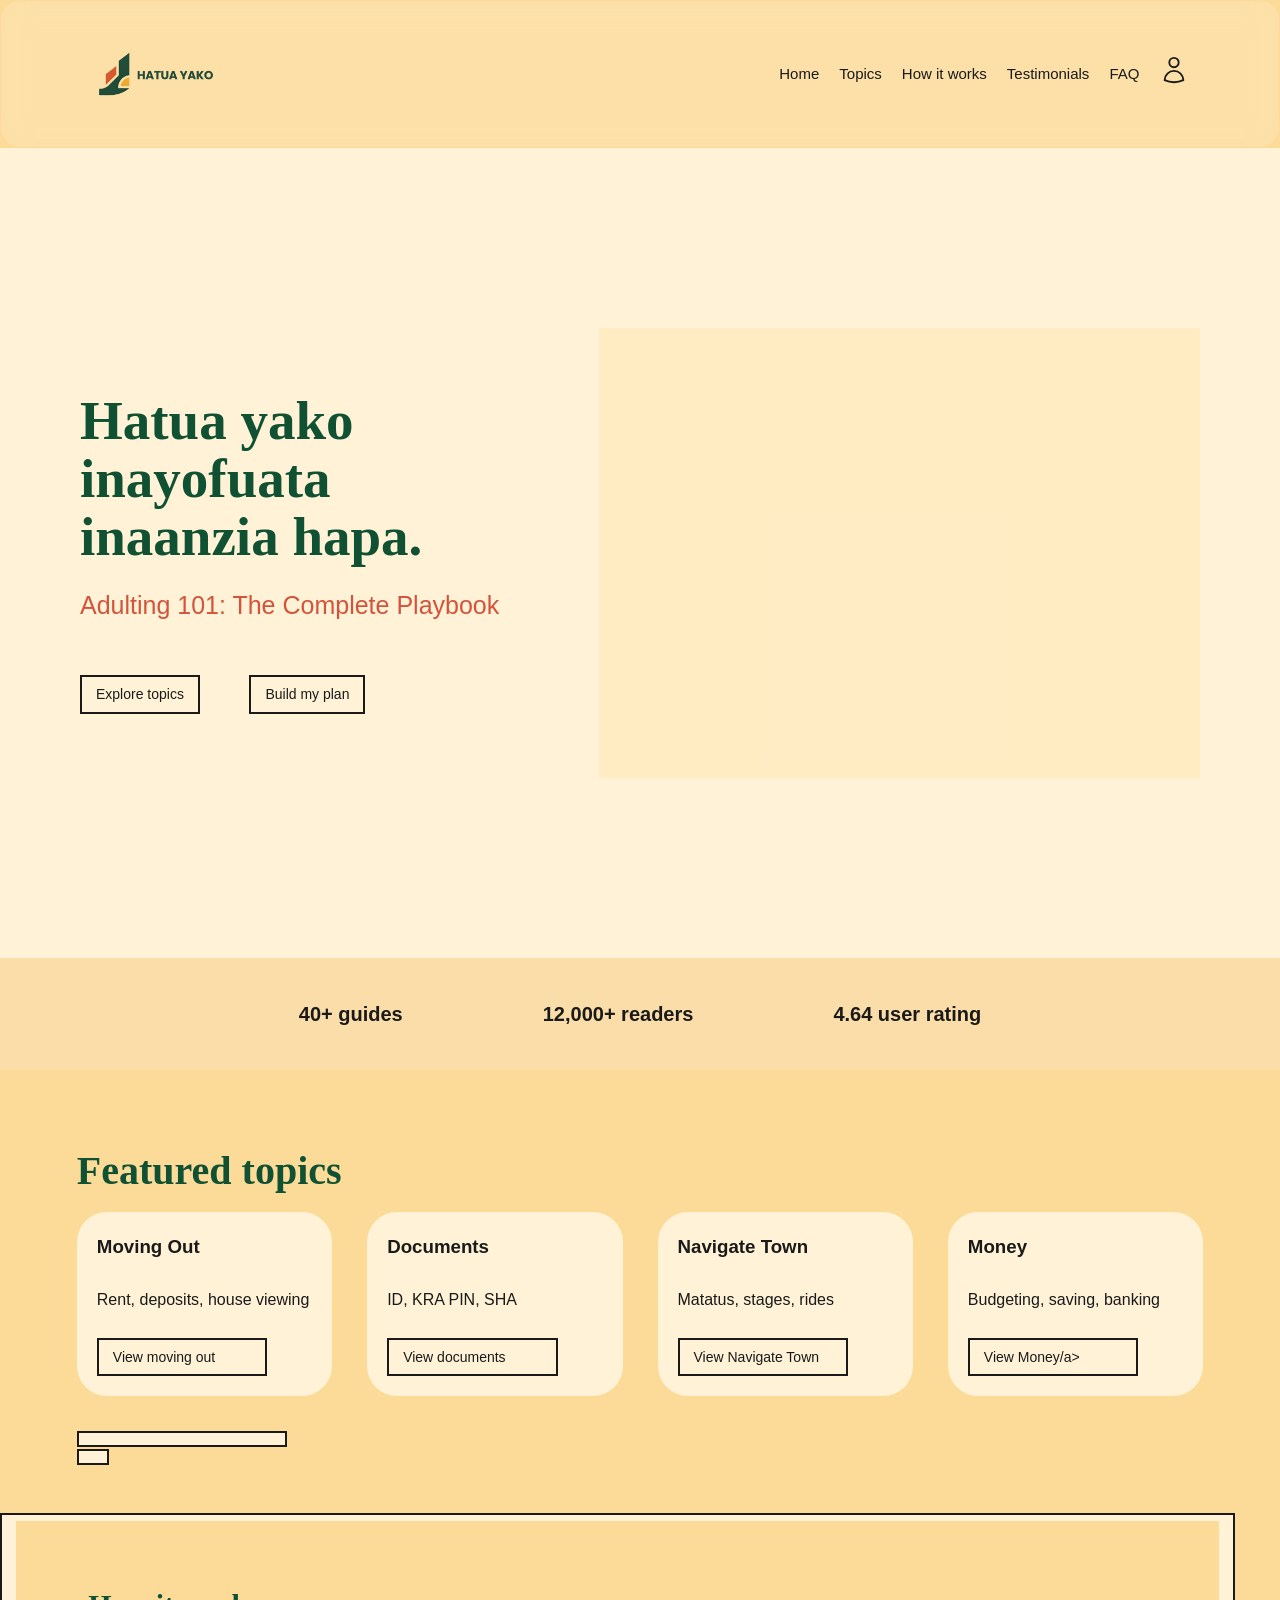
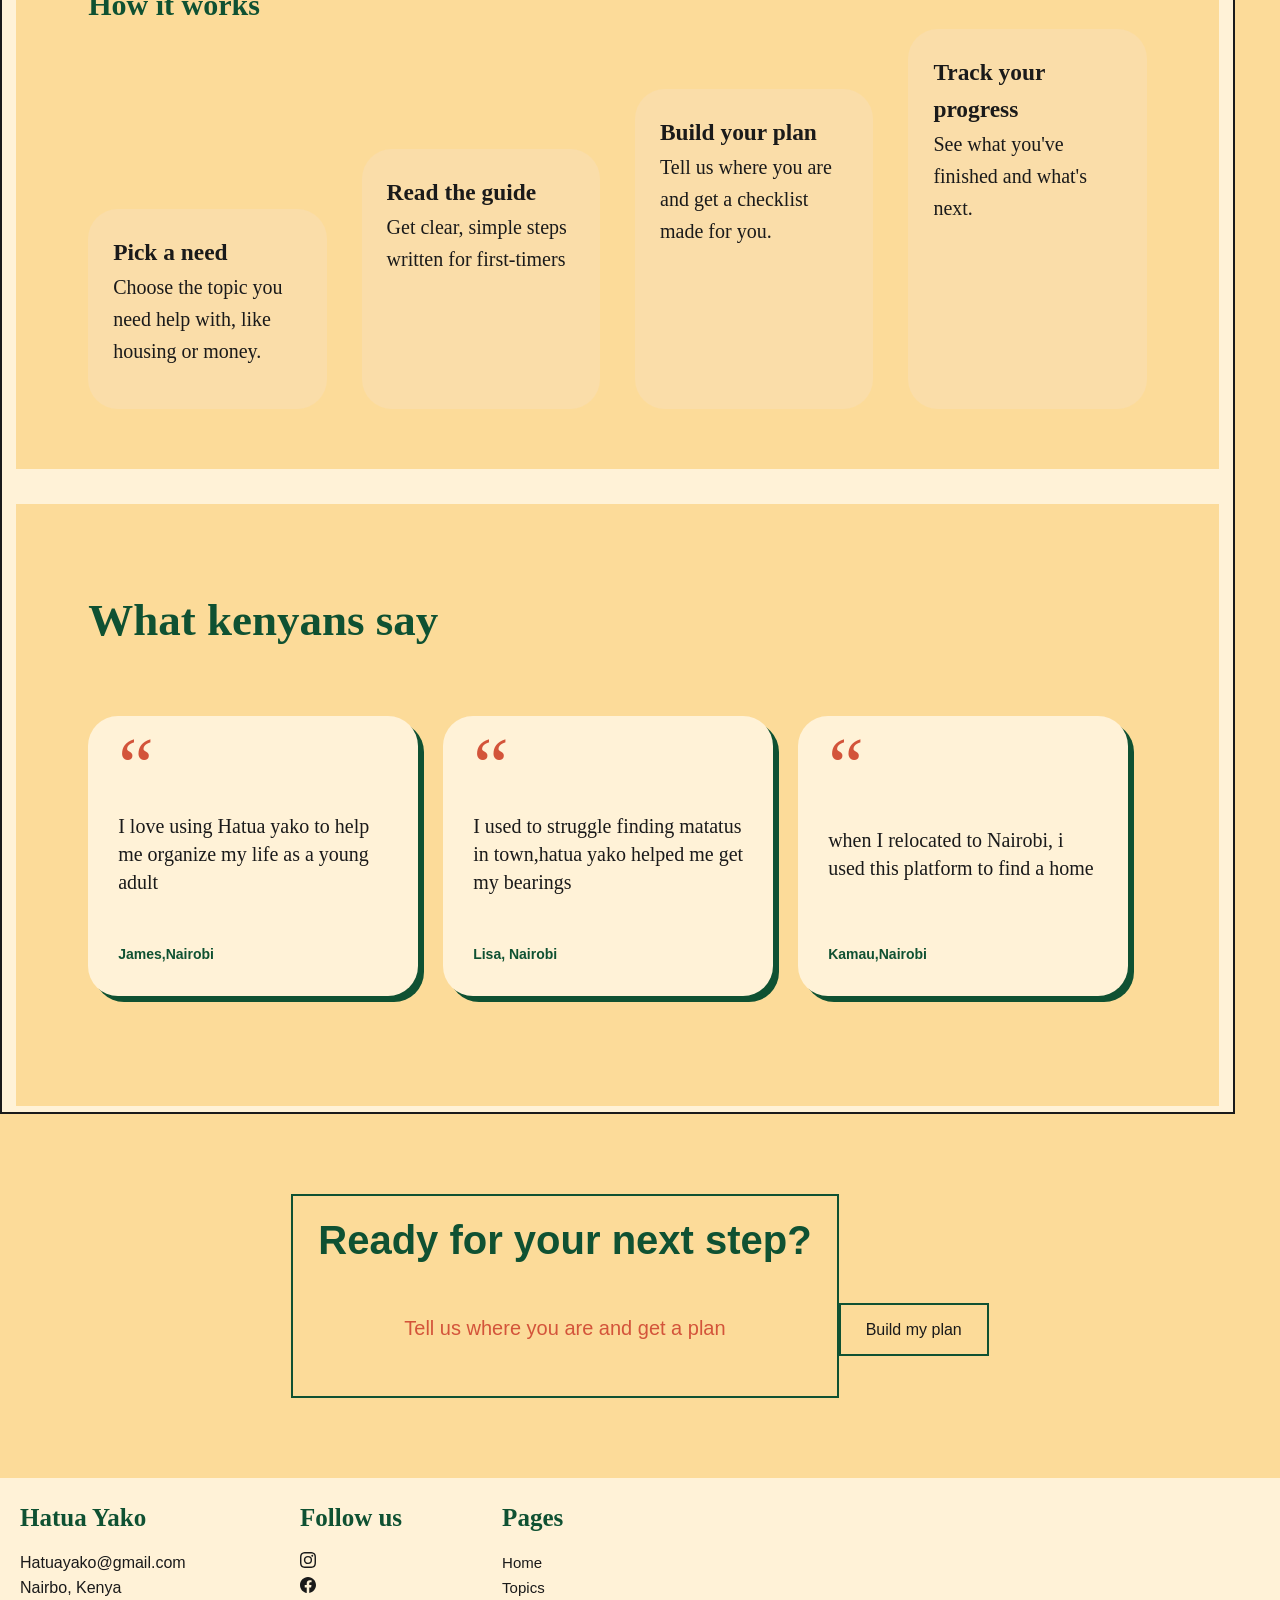
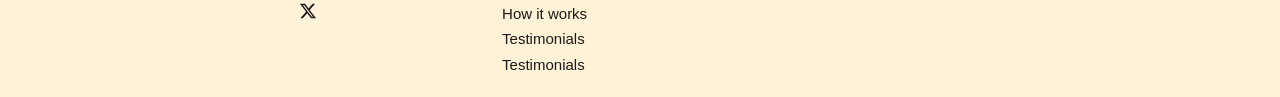
==== index.html @ 233ed0f5 "Add- money HTML" ====
<!doctype html>
<html lang="en">

<head>
    <meta charset="UTF-8" />
    <meta name="viewport" content="width=device-width, initial-scale=1.0" />
    <title>Hatua Yako</title>
    <link rel="stylesheet" href="style.css" />
</head>

<body>
    <!-- Navigation bar   -->
    <header class="nav-bar">
        <img src="images/Hatuayako.png" alt="Brand logo" />
        <a href="#home" class="logo"></a>
        <!-- nav links  -->
        <nav class="nav-links">
            <a href="#home">Home</a>
            <a href="#topics">Topics</a>
            <a href="#how-it-works">How it works</a>
             <a href="#testimonials">Testimonials</a>
           <a href="faq.html">FAQ</a>
            <div class="nav-actions">
                <a href="#" aria-label="My Hatua account"><svg aria-hidden="true"
                        xmlns="http://www.w3.org/2000/svg" fill="none" viewBox="0 0 24 24" stroke-width="1.5"
                        stroke="currentColor" class="size-6">
                        <path stroke-linecap="round" stroke-linejoin="round"
                            d="M15.75 6a3.75 3.75 0 1 1-7.5 0 3.75 3.75 0 0 1 7.5 0ZM4.501 20.118a7.5 7.5 0 0 1 14.998 0A17.933 17.933 0 0 1 12 21.75c-2.676 0-5.216-.584-7.499-1.632Z" />
                    </svg>
                </a>
            </div>
        </nav>
    </header>
    <!-- hero section  -->
    <main>
        <section class="hero" id="home">
            <div class="hero-content">
                <h1>
                     Hatua yako<br>
                      inayofuata<br>
                       inaanzia hapa.
                </h1>
                <p class="hero-label"> Adulting 101: The Complete Playbook
                </p>

                <a href="topic.html" class="button">Explore topics</a>
                <a href="build-plan.html" class="button">Build my plan</a>

            </div>

            <!-- image hero  -->
            <div class="hero-img">

                <img src="images/clear-picture-of-town-for-hero.png" alt="clear image of town">
                <img src="images/image-of-studying.png" alt="image of lady studying">
                <img src="images/kenyan-university.png" alt="Image of university">
            </div>
        </section>

        <!-- stats section  -->
       <!-- stats section -->
<section class="stats" aria-label="Hatua Yako at a glance">
    <div class="stats-track">
        <ul class="stats-ul">
            <li class="stats-item">40+ guides</li>
            <li class="stats-item">12,000+ readers</li>
            <li class="stats-item">4.64 user rating</li>
        </ul>
        <ul class="stats-ul" aria-hidden="true">
            <li class="stats-item">40+ guides</li>
            <li class="stats-item">12,000+ readers</li>
            <li class="stats-item">4.64 user rating</li>
        </ul>
    </div>
</section>

        <!-- feauted section  -->
        <section class="featured-topics" id="topics">
            <h2>Featured topics</h2>
            <div class="topics-card">
                <article>
                    <h3>Moving Out</h3>
                    <p>Rent, deposits, house viewing</p>
                    <a href="moving-out.html" class="button">View moving out</a>
                </article>

                <article>
                    <h3>Documents</h3>
                    <p>ID, KRA PIN, SHA</p>
                    <a href="documents.html" class="button">View documents</a>
                </article>
                <article>
                    <h3>Navigate Town</h3>
                    <p>Matatus, stages, rides</p>
                    <a href="navigate-town.html" class="button">View Navigate Town</a>
                </article>
                <article>
                    <h3>Money</h3>
                    <p>Budgeting, saving, banking</p>
                    <a href="money.html" class="button">View Money/a>
                </article>
                
            </div>
        </section>

        <!-- how it works section  -->
        <section class="how-it-works" id="how-it-works">
            <h2> How it works</h2>
            <div class="how-it-works-cards">
                <ol class="how-list">
                    <li class="how-it-works-li">
                        <h3>Pick a need</h3>
                        <p>Choose the topic you need help with, like housing or money.</p>
                    </li>
                    <li class="how-it-works-li">
                        <h3>Read the guide</h3>
                        <p>Get clear, simple steps written for first-timers</p>
                    </li>

                    <li class="how-it-works-li">
                        <h3>Build your plan</h3>
                        <p>Tell us where you are and get a checklist made for you.</p>
                    </li>
                    <li class="how-it-works-li">
                        <h3>Track your progress</h3>
                        <p>See what you've finished and what's next.</p>
                    </li>

                </ol>
            </div>
        </section>

        <!-- what kenyans say  -->
        <section class="testimonials" id="testimonials">
            <h2> What kenyans say</h2>
            <div class="testimonials-card">
                <article>
                    <blockquote>
                        <p>I love using Hatua yako to help me organize my life as a young adult</p>
                    </blockquote>
                    <p> James,Nairobi</p>

                </article>

                <article>
                    <blockquote>
                        <p>I used to struggle finding matatus in town,hatua yako helped me get my bearings</p>
                    </blockquote>
                    <p>Lisa, Nairobi</p>

                </article>
                <article>
                    <blockquote>
                        <p>when I relocated to Nairobi, i used this platform to find a home</p>
                    </blockquote>
                    <p>Kamau,Nairobi</p>

                </article>
                <article>
                    <blockquote>
                        <p>Hatua Yako taught me the importance of budgeting</p>
                    </blockquote>
                    <p>Christian,Nairobi</p>

                </article>

                <article>
                    <blockquote>
                        <p>Hatua Yako is an Awesome platform for young adults</p>
                    </blockquote>
                    <p>Wanjiru,Nairobi</p>

                </article>

            </div>
        </section>

        <!-- ready for your next step  -->
        <section class="ready-step">
            <h2>
                Ready for your next step?
            </h2>
            <p>Tell us where you are and get a plan</p>
            <a href="build-plan.html" class="button">Build my plan</a>
        </section>
    </main>
    <!-- footer  -->
    <footer>
        <div class="footer-brand">
            <h2>
                Hatua Yako
            </h2>
            <ul>
                <li> Hatuayako@gmail.com</li>
                <li> Nairbo, Kenya</li>
            </ul>
        </div>
        <div class="footer-socials">
            <h2>
                Follow us
            </h2>
            <ul>
                <li>
                    <a href="https://www.instagram.com/"><svg aria-hidden="true" xmlns="http://www.w3.org/2000/svg"
                            width="16" height="16" fill="currentColor" class="bi bi-instagram" viewBox="0 0 16 16">
                            <path
                                d="M8 0C5.829 0 5.556.01 4.703.048 3.85.088 3.269.222 2.76.42a3.9 3.9 0 0 0-1.417.923A3.9 3.9 0 0 0 .42 2.76C.222 3.268.087 3.85.048 4.7.01 5.555 0 5.827 0 8.001c0 2.172.01 2.444.048 3.297.04.852.174 1.433.372 1.942.205.526.478.972.923 1.417.444.445.89.719 1.416.923.51.198 1.09.333 1.942.372C5.555 15.99 5.827 16 8 16s2.444-.01 3.298-.048c.851-.04 1.434-.174 1.943-.372a3.9 3.9 0 0 0 1.416-.923c.445-.445.718-.891.923-1.417.197-.509.332-1.09.372-1.942C15.99 10.445 16 10.173 16 8s-.01-2.445-.048-3.299c-.04-.851-.175-1.433-.372-1.941a3.9 3.9 0 0 0-.923-1.417A3.9 3.9 0 0 0 13.24.42c-.51-.198-1.092-.333-1.943-.372C10.443.01 10.172 0 7.998 0zm-.717 1.442h.718c2.136 0 2.389.007 3.232.046.78.035 1.204.166 1.486.275.373.145.64.319.92.599s.453.546.598.92c.11.281.24.705.275 1.485.039.843.047 1.096.047 3.231s-.008 2.389-.047 3.232c-.035.78-.166 1.203-.275 1.485a2.5 2.5 0 0 1-.599.919c-.28.28-.546.453-.92.598-.28.11-.704.24-1.485.276-.843.038-1.096.047-3.232.047s-2.39-.009-3.233-.047c-.78-.036-1.203-.166-1.485-.276a2.5 2.5 0 0 1-.92-.598 2.5 2.5 0 0 1-.6-.92c-.109-.281-.24-.705-.275-1.485-.038-.843-.046-1.096-.046-3.233s.008-2.388.046-3.231c.036-.78.166-1.204.276-1.486.145-.373.319-.64.599-.92s.546-.453.92-.598c.282-.11.705-.24 1.485-.276.738-.034 1.024-.044 2.515-.045zm4.988 1.328a.96.96 0 1 0 0 1.92.96.96 0 0 0 0-1.92m-4.27 1.122a4.109 4.109 0 1 0 0 8.217 4.109 4.109 0 0 0 0-8.217m0 1.441a2.667 2.667 0 1 1 0 5.334 2.667 2.667 0 0 1 0-5.334" />
                        </svg></a>
                </li>
                <li>
                    <a href="https://www.facebook.com/"><svg aria-hidden="true" xmlns="http://www.w3.org/2000/svg"
                            width="16" height="16" fill="currentColor" class="bi bi-facebook" viewBox="0 0 16 16">
                            <path
                                d="M16 8.049c0-4.446-3.582-8.05-8-8.05C3.58 0-.002 3.603-.002 8.05c0 4.017 2.926 7.347 6.75 7.951v-5.625h-2.03V8.05H6.75V6.275c0-2.017 1.195-3.131 3.022-3.131.876 0 1.791.157 1.791.157v1.98h-1.009c-.993 0-1.303.621-1.303 1.258v1.51h2.218l-.354 2.326H9.25V16c3.824-.604 6.75-3.934 6.75-7.951" />
                        </svg></a>
                </li>
                <li>
                    <a href="https://x.com/"><svg aria-hidden="true" xmlns="http://www.w3.org/2000/svg" width="16"
                            height="16" fill="currentColor" class="bi bi-twitter-x" viewBox="0 0 16 16">
                            <path
                                d="M12.6.75h2.454l-5.36 6.142L16 15.25h-4.937l-3.867-5.07-4.425 5.07H.316l5.733-6.57L0 .75h5.063l3.495 4.633L12.601.75Zm-.86 13.028h1.36L4.323 2.145H2.865z" />
                        </svg></a>
                        
                </li>
            </ul>
            </div>
        
  <div class="footer-pages">
    <ul>
 <h2>Pages</h2>
        <li><a href="index.html">Home</a></li>
        <li><a href="#featured">Topics</a></li>
        <li><a href="#how-it-works">How it works</a></li>
        <li><a href="#testimonials">Testimonials</a></li>
        <li><a href="#testimonials">Testimonials</a></li>
    </div>
    </ul>
       

        
    </footer>

</body>

</html>
---- style.css ----
/* basic styling  */
/* color palette  */
 :root {
    --forestgreen: #0f5132;
    --redish:#d3543a;
    --cream: #fff2d7;
      --lightcream: #fadda9;
    --mustard: #fcdb99;
    --charcoal: #1a1a1a;
 --spacing-small: 10px;
 --spacing-medium: 20px;
 --spacing-large: 40px;
 --spacing-xl: 80px;
 --spacing-xxl: 100px;
 --border-radius: 30px;
 --transition: 0.3s ease;
 --font-heading: sans-serif;
 }

 /* base styles */

 * {
    margin: 0;
    padding: 0;
    box-sizing: border-box;
    
 }
 html {
    scroll-behavior: smooth;
 }
 body {
    font-family: Arial, Helvetica, sans-serif;
    background-color: var(--mustard);
    color: var(--charcoal);
    line-height: 1.6;
 }
img {
    max-width: 100%;
    display: block;
}
a {
    text-decoration: none;
    color: inherit;
}
/* navigation bar  */
.nav-bar {
    display: flex;
    justify-content: space-between;
    align-items: center;
    padding: 8px 7%;
    background: rgba(255, 255, 255, 0.15);
    backdrop-filter: blur(15px);
    -webkit-backdrop-filter: blur(15px);
      border: 1px solid var(--mustard);
    border-radius: 20px;

    box-shadow: var(--mustard);

    color: var(--charcoal);
    position: sticky;
    top: 0;
    z-index: 1000;

}
.nav-bar img {
    height: 150px;
    width: auto ;

}
.nav-actions svg {
    height: 30px;
    width: auto ;
}
.nav-links {
    display: flex;
    align-items: center;
    gap: 20px;
    
}
.nav-links a {
    font-size: 15px;
    font-weight: 600px;
    transition: var(--transition);
}
.nav-links a:hover {
color: var(--redish);
}

/* herosection */
.hero {
    min-height: 90vh;
    display: flex;
    align-items: center;
    gap: var(--spacing-xxl);
    padding: var(--spacing-xl);
    background: var(--cream);
   
}
.hero-content h1 {
    max-width: 500px;
    font-family: Georgia, "Times New Roman", serif;
    font-size: 55px;
    font-weight: 700;
    line-height: 1.05;
    color: var(--forestgreen);
    margin-bottom: 20px;

}
.hero-content .hero-label{
    margin-bottom: 50px;
    font-size: 25px;
    color: #d3543a;
}
.hero-img {
    position: relative;
    height: 450px;
    flex: 1;

}
.hero-img img{
    position: absolute;
   top: 0;
left: 0;
width: 100%;
height: 100%;
object-fit: cover;
opacity: 0;
animation: hero-slideshow 15s infinite;
border: var(--border-radius);
box-shadow: var(--mustard);
}

@keyframes hero-slideshow {

    0% {
        opacity: 0;
    }

    10% {
        opacity: 1;
    }

    30% {
        opacity: 1;
    }

    40% {
        opacity: 0;
    }

    100% {
        opacity: 0;
    }

}

.hero-img img:nth-child(1) {
    animation-delay: 0s;
}

.hero-img img:nth-child(2) {
    animation-delay: 5s;
}

.hero-img img:nth-child(3) {
    animation-delay: 10s;
}

.hero-img::after {
    content: "";
    position: absolute;
    inset: 0;
    background: rgba(255, 206, 107, 0.18);
    pointer-events: none;
}

/* button  */
.button {
    display: inline-block;
    padding: 6px 14px;
    margin-right: 45px;

    background: var(--cream);
    color: var(--charcoal);

    border: 2px solid var(--charcoal);
    border-radius: 0;

    font-size: 14px;
    font-weight: 500;

    transition: var(--transition);
}

.button:hover {
    background: var(--forestgreen);
    color: white;
    border-color: var(--mustard);
}
/* stats section  */

.stats {
    background-color: var(--lightcream);
    padding: var(--spacing-large) 0;
    overflow: hidden;
}

.stats-track {
    display: flex;
    width: max-content;
    animation: scroll-stats 10s linear infinite;
}

.stats-track:hover {
    animation-play-state: paused;
    color: var(--forestgreen);
}

.stats .stats-ul {
    display: flex;
    flex-shrink: 0;
    min-width: 100vw;
    justify-content: space-around;
    align-items: center;
    list-style-type: none;
}

.stats-item {
    font-size: 20px;
    font-weight: 600;
    white-space: nowrap;
    padding: 0 40px;
}

@keyframes scroll-stats {
    from { transform: translateX(0); }
    to   { transform: translateX(-50%); }
}
/* featured section  */
.featured-topics {
    background-color: var(--mustard);
    padding: var(--spacing-large);
    max-width: max-content;
    margin: 0;
}
.featured-topics h2 {
    max-width: 500px;
    font-family: Georgia, "Times New Roman", serif;
    font-size: 40px;
    font-weight: 700;
    line-height: 1.05;
    color: var(--forestgreen);
    margin-bottom: 20px;
     padding: 70px 6%;
   
}
.topics-card {
    display: grid;
    grid-template-columns: repeat(4, 1fr);
    gap: 35px;
    width: 100%;
    margin: auto;
}

.topics-card article {
    border-radius: var(--border-radius);
    background-color: var(--cream);
    padding: var(--spacing-medium);
    color: var(--charcoal);
    display: flex;
    flex-direction: column;
    gap: 25px;
    cursor: pointer;
}

.topics-card article:hover {
    animation: card-bounce 0.5s ease;
}

@keyframes card-bounce {
    0% {
        transform: translateY(0);
    }

    30% {
        transform: translateY(-10px);
    }

    50% {
        transform: translateY(3px);
    }

    70% {
        transform: translateY(-5px);
    }

    100% {
        transform: translateY(0);
    }
}
/* how it works  */
.how-it-works {
    background-color: var(--mustard);
    padding: 60px 6%;
    width: 100%;
    margin: 0;

    font-family: Georgia, "Times New Roman", serif;
    font-size: 20px;
    color: var(--forestgreen);
    margin-bottom: 35px;
}

.how-it-works-cards .how-list {
    display: grid;
    grid-template-columns: repeat(4, 1fr);
    gap: 35px;
    width: 100%;
    list-style: none;
    align-items: end;
}

.how-it-works-li {
    padding: 25px;
    border-radius: var(--border-radius);
    background-color: var(--cream);
    min-height: 180px;
}

/* stairs  */
.how-it-works-li:nth-child(1) {
    min-height: 200px;
    background-color: var(--lightcream);
    color: var(--charcoal);
}
.how-it-works-li:nth-child(2) {
    min-height: 260px;
    background-color: var(--lightcream);
    color: var(--charcoal);
}
.how-it-works-li:nth-child(3) {
    min-height: 320px;
    background-color: var(--lightcream);
    color: var(--charcoal);
}
.how-it-works-li:nth-child(4) {
    min-height: 380px;
    background-color: var(--lightcream);
    color: var(--charcoal);
}


/* testimonials  */
.testimonials {
    background-color: var(--mustard);
    padding: 80px 6%;
}

.testimonials h2 {
    font-family: Georgia, "Times New Roman", serif;
    font-size: 45px;
    color: var(--forestgreen);
    margin-bottom: 40px;
}

/* Horizontal scrolling area */
.testimonials-card {
    display: flex;
    gap: 25px;
    overflow-x: auto;
    padding: 20px 5px 30px;
    scroll-behavior: smooth;
}

/* Hide scrollbar */
.testimonials-card::-webkit-scrollbar {
    display: none;
}

.testimonials-card {
    scrollbar-width: none;
}


.testimonials-card article {
    flex: 0 0 330px;
    min-height: 280px;

    background-color: var(--cream);
    border-radius: var(--border-radius);
    padding: 30px;

    display: flex;
    flex-direction: column;
    justify-content: space-between;

    box-shadow: 6px 6px 0 var(--forestgreen);

    transition: transform 0.3s ease;
}


.testimonials-card article::before {
    content: "“";
    font-family: Georgia, "Times New Roman", serif;
    font-size: 80px;
    line-height: 0.5;
    color: var(--redish);
}


.testimonials-card blockquote p {
    font-family: Georgia, "Times New Roman", serif;
    font-size: 20px;
    line-height: 1.4;
    color: var(--charcoal);
}

.testimonials-card article > p {
    margin-top: 20px;
    font-size: 14px;
    font-weight: 700;
    color: var(--forestgreen);
}

.testimonials-card article:hover {
    transform: translateY(-8px);
}
/* ready for your next step  */

.ready-step {
     padding: 80px 6%;
    text-align: center;
}
.ready-step h2 {
    font-size: 40px;
    color: var(--forestgreen);
    margin-bottom: var(--spacing-large);
}
.ready-step p {
    font-size: 20px;
    color: var(--redish);
    margin-bottom: var(--spacing-large);
}
.ready-step .button {
    padding: 12px 25px;
    background-color: var(--mustard);
    color: var(--charcoal);
    border: 2px solid var(--forestgreen);
    font-size: 16px;
    margin: 0;
}

.ready-step .button:hover {
    background-color: var(--redish);
    border-color: var(--redish);
}

footer {
    background-color: var(--cream);
    color: var(--charcoal);
    padding: var(--spacing-medium);
    display: flex;
    justify-content: flex-start;
    gap: var(--spacing-xxl);
    align-items: flex-start;
   
}

footer ul {
    list-style: none;
    padding: 0;
    margin: 0;
}
.footer-brand,
.footer-pages,
.footer-social {
    min-width: 180px;
}

.footer-pages {
    display: flex;
    flex-direction: column;
    gap: 8px;
}

.footer-pages a {
    font-size: 15px;
}

.footer-social {
    display: flex;
    flex-direction: column;
}

.footer-social svg {
    width: 20px;
    height: 20px;
    margin-bottom: 10px;
}

footer h2 {
    font-family: Georgia, "Times New Roman", serif;
    font-size: 25px;
    color: var(--forestgreen);
    margin-bottom: 12px;
}

/* reponsive design  */


html {
    scroll-padding-top: 100px; 
}

.nav-bar img {
    height: 130px; 
}

/* topic cards and steps reflow by themselves instead of a fixed 4 columns */
.topics-card,
.how-it-works-cards .how-list {
    grid-template-columns: repeat(auto-fit, minmax(220px, 1fr));
}

.featured-topics {
    max-width: none;
    padding: var(--spacing-xl) 6% var(--spacing-large);
}

.featured-topics h2 {
    padding: 0;
}

/* stats: static row instead of the broken scrolling animation */
.stats-ul {
    animation: none;
}

.stats .stats-ul {
    flex-wrap: wrap;
    max-width: none;
    justify-content: center;
    gap: 20px 60px;
}

.stats-item {
    margin-right: 0;
}
/* testimonial cards never wider than the screen */
.testimonials-card {
    scroll-snap-type: x mandatory;
}

.testimonials-card article {
    flex: 0 0 min(330px, 85vw);
    scroll-snap-align: start;
}

/* the staircase effect only makes sense side by side, so reset it first */
.how-it-works-li:nth-child(n) {
    min-height: auto;
}

/* stair case  */
@media (min-width: 900px) {
    .how-it-works-li:nth-child(1) { min-height: 200px; }
    .how-it-works-li:nth-child(2) { min-height: 260px; }
    .how-it-works-li:nth-child(3) { min-height: 320px; }
    .how-it-works-li:nth-child(4) { min-height: 380px; }
}

/* for tablets  */
@media (max-width: 1000px) {
    .hero {
        gap: 40px;
        padding: 60px 6%;
    }
.nav-bar img {
    height: 100px; /* was 70px */
}
    .hero-content h1 {
        font-size: 44px;
    }

    footer {
        gap: 40px;
        flex-wrap: wrap;
    }
}

/* for phones  */
@media (max-width: 800px) {
    html {
        scroll-padding-top: 130px;
    }

    /* nav */
    .nav-bar {
        flex-direction: column;
        gap: 8px;
        padding: 8px 5%;
    }

   .nav-bar img {
    height: 80px; /* was 50px */
}

    .nav-links {
        flex-wrap: wrap;
        justify-content: center;
        gap: 10px 16px;
    }

    /* hero */
    .hero {
        flex-direction: column;
        align-items: stretch;
        gap: 30px;
        padding: 40px 6%;
        min-height: auto;
    }

    .hero-content h1 {
        font-size: 38px;
        max-width: none;
    }

    .hero-content .hero-label {
        font-size: 20px;
        margin-bottom: 25px;
    }

    .hero-img {
        flex: none;
        width: 100%;
        height: 260px;
    }

    .button {
        margin-bottom: 10px;
    }

    /* headings and spacing */
    .featured-topics h2,
    .testimonials h2,
    .ready-step h2 {
        font-size: 30px;
    }

    .featured-topics,
    .how-it-works,
    .testimonials,
    .ready-step {
        padding-top: 50px;
        padding-bottom: 50px;
    }

    .stats-item {
        font-size: 18px;
    }

    /* footer */
    footer {
        flex-direction: column;
        gap: 30px;
    }
}

/* for very tiny phones  */
@media (max-width: 400px) {
    .hero-content h1 {
        font-size: 32px;
    }

    .button {
        display: block;
        text-align: center;
        margin-right: 0;
    }
}

/* page 2 - navigate hero  */


/* Hero section */
.hero-navigate {
    position: relative;
    min-height: 90vh;
    display: flex;
    align-items: center;
    padding: var(--spacing-xl);
    overflow: hidden;
    background: var(--charcoal);
}

/* Image covers the entire hero section */
.hero-img-nav {
    position: absolute;
    inset: 0;
    width: 100%;
    height: 100%;
    z-index: 0;
}

.hero-img-nav img {
    width: 100%;
    height: 100%;
    object-fit: cover;
    object-position: center;
    opacity: 1;
    border: none;
    box-shadow: none;
}

/* Dark overlay over the image */
.hero-navigate::after {
    content: "";
    position: absolute;
    inset: 0;
     background: rgba(0, 0, 0, 0.479);
    z-index: 1;
    pointer-events: none;
}

/* Text appears on top of the image */
.hero-content-navigate {
    position: relative;
    z-index: 2;
    max-width: 750px;
}

.hero-content-navigate h1 {
    max-width: 750px;
    font-family: Georgia, "Times New Roman", serif;
    font-size: clamp(55px, 9vw, 115px);
    font-weight: 700;
    line-height: 0.95;
    color: var(--cream);
    margin-bottom: 20px;
}

.hero-content-navigate .hero-label-navigate {
    display: table;
    margin-bottom: 30px;
    padding: 10px 14px;
    font-size: 22px;
    color: white;
    background: var(--redish);
}

.hero-content-navigate .button {
    display: inline-block;
    margin: 5px 10px 5px 0;
}

/* Mobile layout responsive design*/
@media (max-width: 600px) {
    .hero-navigate {
        min-height: 75vh;
        padding: 30px 20px;
    }

    .hero-content-navigate h1 {
        font-size: 55px;
    }

    .hero-content-navigate .hero-label-navigate {
        font-size: 17px;
    }
}

/* what you will learn */
.what-learn {
    background-color: var(--mustard);
    padding: var(--spacing-large);
    max-width: max-content;
    margin: 0;
}
.what-learn h2 {
    max-width: 500px;
    font-family: Georgia, "Times New Roman", serif;
    font-size: 35px;
    align-items: center;
    font-weight: 700;
    line-height: 1.05;
    color: var(--forestgreen);
    margin-bottom: 20px;
     padding: 90px 6%;
   
}
.what-learn-card {
    display: flex;
    grid-template-columns: repeat(4, 1fr);
    gap: 30px;
    width: 100%;
    margin: auto;
    flex-wrap: wrap;
}

.what-learn-card article {
    border-radius: var(--border-radius);
    background-color: var(--lightcream);
    color: var(--charcoal);
    display: flex;
    flex-direction: column;
    gap: 25px;
    cursor: pointer;
    width: 380px;
    min-height: 200px;
    padding: 35px 35px;
   
}

.what-learn-card article:hover {
    animation: card-bounce 0.5s ease;
}

@keyframes what-learn-card-bounce {
    0% {
        transform: translateY(0);
    }

    30% {
        transform: translateY(-10px);
    }

    50% {
        transform: translateY(3px);
    }

    70% {
        transform: translateY(-5px);
    }

    100% {
        transform: translateY(0);
    }
} 

.first-trip {
    padding: 60px 5%;
    
}

.first-trip-label {
    color: var(--redish);
    font-size: 13px;
    font-weight: bold;
    letter-spacing: 3px;
    margin-bottom: 12px;
}

.first-trip h2 {
    font-family: Georgia, "Times New Roman", serif;
    font-size: clamp(32px, 5vw, 48px);
    color: var(--forestgreen);
    margin-bottom: 12px;
}

.first-step-intro {
    max-width: 600px;
    margin-bottom: 30px;
}

.trip-steps {
    display: grid;
    grid-template-columns: repeat(4, minmax(0, 1fr));
    gap: 18px;
}

.trip-step {
    background: var(--lightcream);
    border-radius: 18px;
    padding: 24px;
    border-bottom: 4px solid var(--forestgreen);
}

.trip-step span {
    display: inline-block;
    color: var(--redish);
    font-weight: bold;
    font-size: 24px;
    margin-bottom: 18px;
}

.trip-step h3 {
    color: var(--forestgreen);
    margin-bottom: 10px;
}

.trip-step p {
    font-size: 15px;
    line-height: 1.7;
}

/* responsive design   */
@media (max-width: 800px) {
    .trip-steps {
        grid-template-columns: repeat(2, minmax(0, 1fr));
    }
}

/* common matatu routes  */

.common-routes {
    padding: 60px 5%;
    background-color: var(--cream);
    color: var(--charcoal);
}

/*  heading */

.routes {
    max-width: 800px;
    margin-bottom: 30px;
}

.ntg {
    color: var(--redish);
    font-size: 12px;
    font-weight: 700;
    letter-spacing: 1.5px;
    margin-bottom: 12px;
}

.routes h2 {
    font-family: Georgia, "Times New Roman", serif;
    font-size: clamp(30px, 4vw, 42px);
    line-height: 1.2;
    color: var(--forestgreen);
    margin: 0 0 12px;
}

.routes-intro {
    font-size: 16px;
    line-height: 1.7;
    max-width: 750px;
    margin: 0;
}

/* Routes grid */

.routes-grid {
    display: grid;
    grid-template-columns: repeat(2, minmax(0, 1fr));
    gap: 16px;
}

/* Individual route cards */

.route-card {
    display: flex;
    flex-direction: column;
    align-items: flex-start;
    padding: 24px;
    background-color: var(--mustard);
    border-radius: 12px;
    border: 1px solid rgba(15, 81, 50, 0.12);
    border-bottom: 4px solid var(--forestgreen);
    transition: transform var(--transition),
}

.route-card:hover {
    transform: translateY(-5px);
    box-shadow: 0 10px 20px rgba(26, 26, 26, 0.08);
}

/* Route number */

.route-number {
    font-size: 20px;
    font-weight: 700;
    color: var(--redish);
    margin-bottom: 10px;
}



.route-card h3 {
    font-size: 17px;
    line-height: 1.4;
    color: var(--charcoal);
    margin: 0 0 8px;
}



.route-corridor {
    font-size: 14px;
    line-height: 1.6;
    color: var(--cream);
    margin: 0 0 14px;
}


.route-card a {
    margin-top: auto;
    display: inline-flex;
    align-items: center;
    gap: 8px;
    color: var(--forestgreen);
    font-size: 14px;
    font-weight: 700;
    text-decoration: none;
    transition: color var(--transition);
}

.route-card a:hover {
    color: var(--redish);
    text-decoration: underline;
}


.routes-note {
    margin-top: 18px;
    font-size: 12px;
    line-height: 1.7;
    color: var(--cream);
}

/* MOVING OUT HERO */

.moving-hero {
    display: grid;
    grid-template-columns: 1.2fr 0.8fr;
    align-items: center;
    gap: 50px;
    padding: 70px 6%;
    background-color: var(--cream);
}

.moving-content {
    max-width: 650px;
}



.moving-paragraph {
    color: var(--redish);
    font-size: 12px;
    font-weight: 700;
    letter-spacing: 1.5px;
    line-height: 1.6;
    margin-bottom: 16px;
}

.moving-content h1 {
    font-family: Georgia, "Times New Roman", serif;
    font-size: clamp(42px, 5vw, 68px);
    line-height: 1.05;
    color: var(--forestgreen);
    margin: 0 0 22px;
}


.moving-intro {
    max-width: 540px;
    font-size: 17px;
    line-height: 1.8;
    color: var(--charcoal);
    margin: 0;
}


.moving-paragraph2 {
    padding: 35px;
    background-color: var(--mustard);
    border-radius: 10px 80px 10px 10px;
    border-bottom: 5px solid var(--forestgreen);
}



.paragraph2-label {
    color: var(--redish);
    font-size: 11px;
    font-weight: 700;
    letter-spacing: 1.5px;
    margin-bottom: 18px;
}

.moving-paragraph2 h2 {
    font-family: Georgia, "Times New Roman", serif;
    font-size: 30px;
    line-height: 1.2;
    color: var(--forestgreen);
    margin: 0 0 14px;
}

.moving-paragraph2 > p:last-child {
    font-size: 15px;
    line-height: 1.8;
    color: var(--charcoal);
    margin-bottom: 0;
}

/* moving out cards */

.moving-topics {
    padding: 65px 6%;
    background-color: var(--lightcream);
}



.moving-heading {
    max-width: 700px;
    margin-bottom: 32px;
}

.moving-heading h2 {
    font-family: Georgia, "Times New Roman", serif;
    font-size: clamp(30px, 4vw, 42px);
    line-height: 1.2;
    color: var(--forestgreen);
    margin: 0 0 14px;
}

.moving-heading > p:last-child {
    max-width: 650px;
    font-size: 16px;
    line-height: 1.8;
    color: var(--charcoal);
    margin-bottom: 0;
}



.moving-grid {
    display: grid;
    grid-template-columns: repeat(2, minmax(0, 1fr));
    gap: 18px;
}



.moving-card {
    display: flex;
    flex-direction: column;
    align-items: flex-start;
    padding: 28px;
    background-color: var(--cream);
    border: 1px solid rgba(15, 81, 50, 0.12);
    border-bottom: 4px solid var(--forestgreen);
    border-radius: 8px 24px 8px 24px;
    transition: transform var(--transition),
                box-shadow var(--transition);
}


.moving-card:hover {
    transform: translateY(-5px);
    box-shadow: 0 10px 22px rgba(26, 26, 26, 0.08);
}



.moving-number {
    display: inline-block;
    color: var(--redish);
    font-size: 15px;
    font-weight: 700;
    margin-bottom: 14px;
}



.moving-card h3 {
    font-family: Georgia, "Times New Roman", serif;
    font-size: 24px;
    line-height: 1.3;
    color: var(--forestgreen);
    margin: 0 0 12px;
}


.moving-card p {
    font-size: 15px;
    line-height: 1.8;
    color: var(--charcoal);
    margin: 0;
}

/* Documents Hero */
.documents-hero {
    display: grid;
    grid-template-columns: 1.2fr 0.8fr;
    gap: var(--spacing-large);
    align-items: center;
    padding: var(--spacing-xl) 8%;
    background-color: var(--cream);
}

.documents-content h1 {
    font-family: Georgia, serif;
    font-size: 40px;
    line-height: 1.15;
    color: var(--forestgreen);
    margin: var(--spacing-medium) 0;
}

.documents-label {
    color: var(--redish);
    font-size: 12px;
    font-weight: bold;
    letter-spacing: 2px;
    text-transform: uppercase;
}

.documents-intro {
    max-width: 600px;
    font-size: 16px;
    line-height: 1.8;
    color: var(--charcoal);
}


.documents {
    background-color: var(--mustard);
    padding: var(--spacing-large);
    border-radius: var(--border-radius);
}

.documents h2 {
    font-family: Georgia, serif;
    font-size: 30px;
    line-height: 1.2;
    color: var(--forestgreen);
    margin: var(--spacing-medium) 0;
}

.documents > p:last-child {
    font-size: 15px;
    line-height: 1.8;
    color: var(--charcoal);
    margin-bottom: 0;
}

/* Documents cards */
.documents-topics {
    padding: var(--spacing-xl) 8%;
    background-color: var(--lightcream);
}

.documents-heading {
    max-width: 650px;
    margin-bottom: var(--spacing-large);
}

.documents-heading h2 {
    font-family: Georgia, serif;
    font-size: clamp(30px, 4vw, 42px);
    line-height: 1.2;
    color: var(--forestgreen);
    margin: var(--spacing-medium) 0;
}

.documents-heading > p:last-child {
    font-size: 16px;
    line-height: 1.8;
    color: var(--charcoal);
}

.documents-grid {
    display: grid;
    grid-template-columns: repeat(2, minmax(0, 1fr));
    gap: var(--spacing-medium);
}

.documents-card {
    display: flex;
    flex-direction: column;
    padding: var(--spacing-large);
    background-color: var(--cream);
    border: 1px solid rgba(15, 81, 50, 0.12);
    border-radius: var(--border-radius);
    transition: var(--transition);
}

.documents-card:hover {
    transform: translateY(-5px);
    box-shadow: 0 10px 25px rgba(26, 26, 26, 0.08);
}

.documents-number {
    display: inline-block;
    color: var(--redish);
    font-size: 14px;
    font-weight: bold;
    margin-bottom: var(--spacing-medium);
}

.documents-card h3 {
    font-family: Georgia, serif;
    font-size: 23px;
    color: var(--forestgreen);
    margin: 0 0 var(--spacing-small);
}

.documents-card p {
    font-size: 15px;
    line-height: 1.8;
    color: var(--charcoal);
    margin-bottom: 0;
}

/* Tablet */
@media (max-width: 750px) {
    .documents-hero {
        grid-template-columns: 1fr;
        padding: 60px 6%;
    }

    .documents-topics {
        padding: 60px 6%;
    }

    .documents {
        padding: var(--spacing-medium);
    }
}

/* Mobile */
@media (max-width: 520px) {
    .documents-grid {
        grid-template-columns: 1fr;
    }

    .documents-card {
        padding: var(--spacing-medium);
    }

    .documents-content h1 {
        font-size: 36px;
    }
}
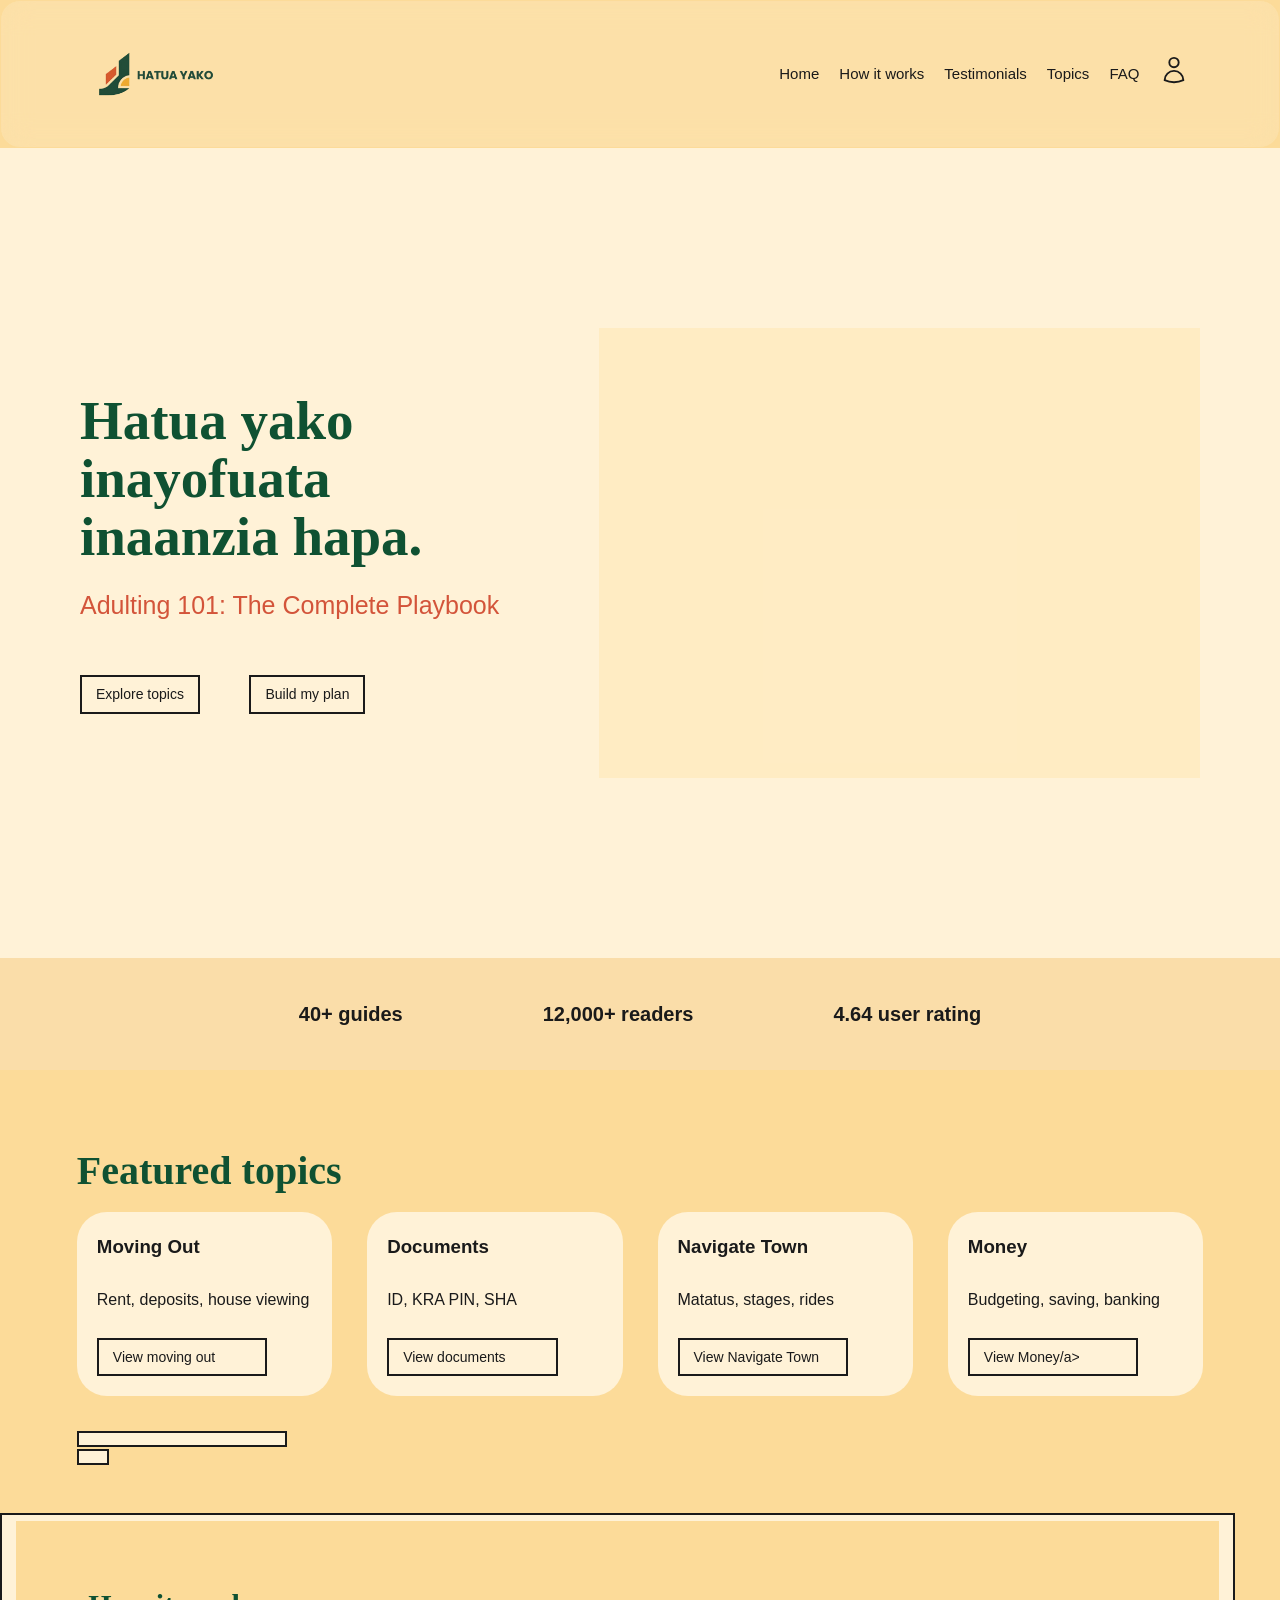
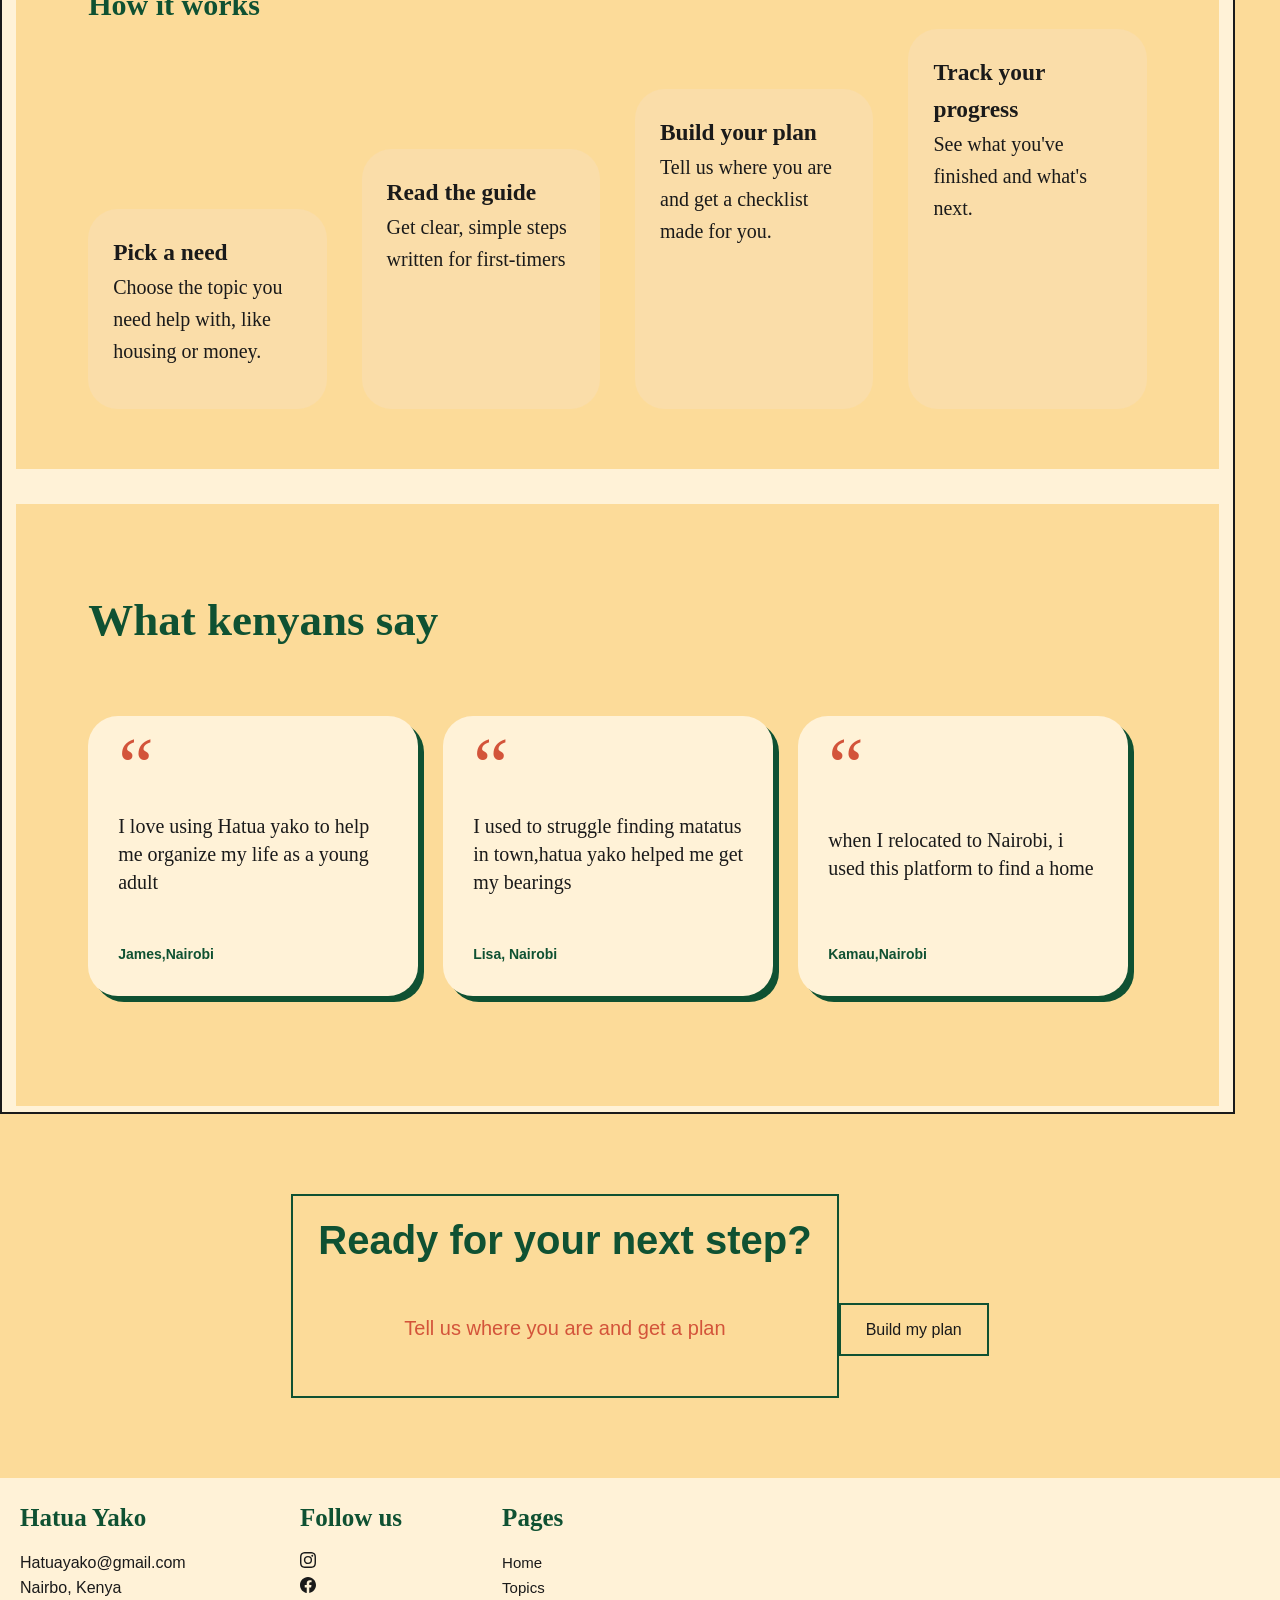
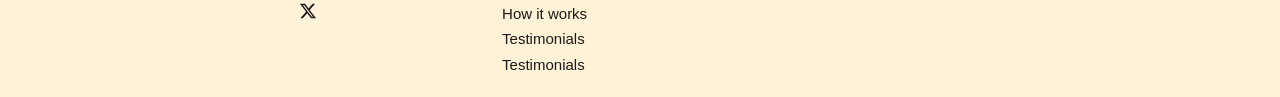
==== commit de4e4290: "Add- topics.html" ====
--- a/index.html
+++ b/index.html
@@ -16,9 +16,9 @@
         <!-- nav links  -->
         <nav class="nav-links">
             <a href="#home">Home</a>
-            <a href="#topics">Topics</a>
             <a href="#how-it-works">How it works</a>
              <a href="#testimonials">Testimonials</a>
+                <a href="topics.html">Topics</a>
            <a href="faq.html">FAQ</a>
             <div class="nav-actions">
                 <a href="#" aria-label="My Hatua account"><svg aria-hidden="true"
@@ -30,6 +30,8 @@
                 </a>
             </div>
         </nav>
+
+
     </header>
     <!-- hero section  -->
     <main>
--- a/style.css
+++ b/style.css
@@ -86,6 +86,8 @@
 color: var(--redish);
 }
 
+
+
 /* herosection */
 .hero {
     min-height: 90vh;
@@ -1334,4 +1336,199 @@
     .documents-content h1 {
         font-size: 36px;
     }
-}+}
+
+/* money section  */
+.money-hero {
+    display: grid;
+    grid-template-columns: 1.1fr 0.9fr;
+    gap: var(--spacing-large);
+    align-items: center;
+    padding: var(--spacing-xl) 6%;
+    background-color: var(--cream);
+}
+
+.money-content h1 {
+    font-family: Georgia, "Times New Roman", serif;
+    font-size: clamp(38px, 5vw, 60px);
+    font-weight: 700;
+    line-height: 1.08;
+    color: var(--forestgreen);
+    margin: var(--spacing-medium) 0;
+    max-width: 650px;
+}
+
+.money-label {
+    color: var(--redish);
+    font-size: 14px;
+    font-weight: 700;
+    letter-spacing: 2px;
+    text-transform: uppercase;
+    margin-bottom: var(--spacing-medium);
+}
+
+.money-intro {
+    max-width: 560px;
+    font-size: 17px;
+    line-height: 1.9;
+    color: var(--charcoal);
+    margin-bottom: 0;
+}
+
+/* money  */
+
+.money-div {
+    background-color: var(--mustard);
+    padding: 40px;
+    border-radius: 16px;
+    border: 1px solid rgba(211, 84, 58, 0.15);
+    transition: var(--transition);
+}
+
+.money-div:hover {
+    transform: translateY(-4px);
+    box-shadow: 0 12px 25px rgba(26, 26, 26, 0.08);
+}
+
+.money-div h2 {
+    font-family: Georgia, "Times New Roman", serif;
+    font-size: clamp(28px, 3vw, 38px);
+    line-height: 1.2;
+    color: var(--forestgreen);
+    margin: var(--spacing-medium) 0;
+}
+
+.money-div > p:last-child {
+    font-size: 16px;
+    line-height: 1.8;
+    color: var(--charcoal);
+    margin-bottom: 0;
+}
+
+/* money topics  */
+.money-topics {
+    padding: var(--spacing-xl) 5%;
+    background-color: var(--lightcream);
+}
+
+.money-heading {
+    max-width: 700px;
+    margin-bottom: var(--spacing-large);
+}
+
+.money-heading h2 {
+    font-family: Georgia, "Times New Roman", serif;
+    font-size: clamp(32px, 4vw, 44px);
+    line-height: 1.2;
+    color: var(--forestgreen);
+    margin: var(--spacing-medium) 0;
+}
+
+.money-heading > p:last-child {
+    font-size: 17px;
+    line-height: 1.8;
+    color: var(--charcoal);
+    margin-bottom: 0;
+}
+
+/* money- cards  */
+
+.money-grid {
+    display: grid;
+    grid-template-columns: repeat(2, minmax(0, 1fr));
+    gap: 24px;
+}
+
+.money-card {
+    display: flex;
+    flex-direction: column;
+    align-items: flex-start;
+    padding: 35px;
+    background-color: var(--cream);
+    border: 1px solid rgba(15, 81, 50, 0.35);
+    border-radius: 12px;
+    transition: var(--transition);
+}
+
+.money-card:hover {
+    transform: translateY(-6px);
+    border-color: var(--forestgreen);
+    box-shadow: 0 12px 25px rgba(26, 26, 26, 0.09);
+}
+
+.money-number {
+    display: inline-block;
+    color: var(--redish);
+    font-size: 22px;
+    font-weight: 700;
+    margin-bottom: 15px;
+}
+
+.money-card h3 {
+    font-family: Georgia, "Times New Roman", serif;
+    font-size: 25px;
+    line-height: 1.3;
+    color: var(--forestgreen);
+    margin: 0 0 15px;
+}
+
+.money-card p {
+    font-size: 16px;
+    line-height: 1.8;
+    color: var(--charcoal);
+    margin: 0;
+}
+/* table responsiveness  */
+@media (max-width: 850px) {
+    .money-hero {
+        grid-template-columns: 1fr 1fr;
+        gap: var(--spacing-medium);
+        padding: 60px 5%;
+    }
+
+    .money-div {
+        padding: 25px;
+    }
+
+    .money-card {
+        padding: 25px;
+    }
+
+    .money-card h3 {
+        font-size: 22px;
+    }
+}
+/* mobile responsive design  */
+
+@media (max-width: 650px) {
+    .money-hero {
+        grid-template-columns: 1fr;
+        padding: 50px 6%;
+    }
+
+    .money-content h1 {
+        font-size: 40px;
+    }
+
+    .money-div {
+        padding: 25px;
+    }
+
+    .money-topics {
+        padding: 50px 6%;
+    }
+
+    .money-grid {
+        grid-template-columns: 1fr;
+    }
+
+    .money-card {
+        padding: 25px;
+    }
+
+    .money-card h3 {
+        font-size: 23px;
+    }
+}
+
+
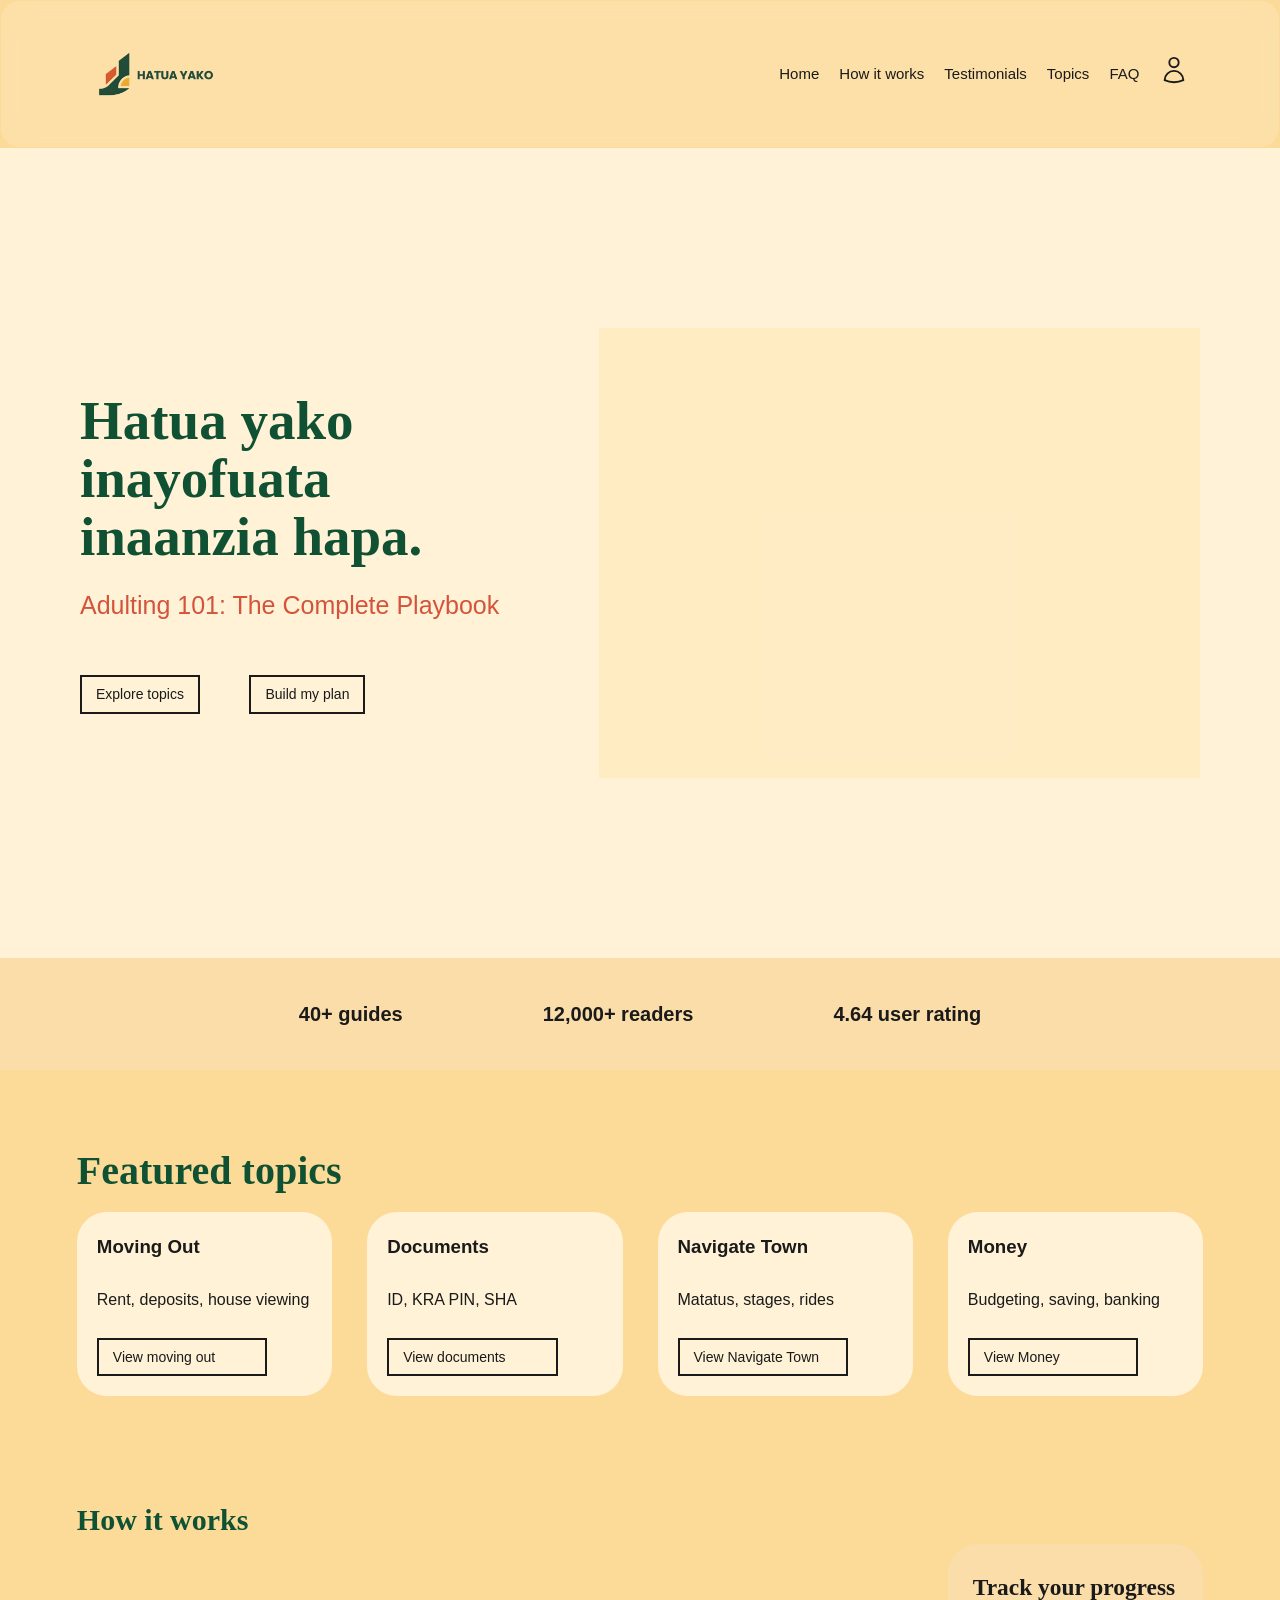
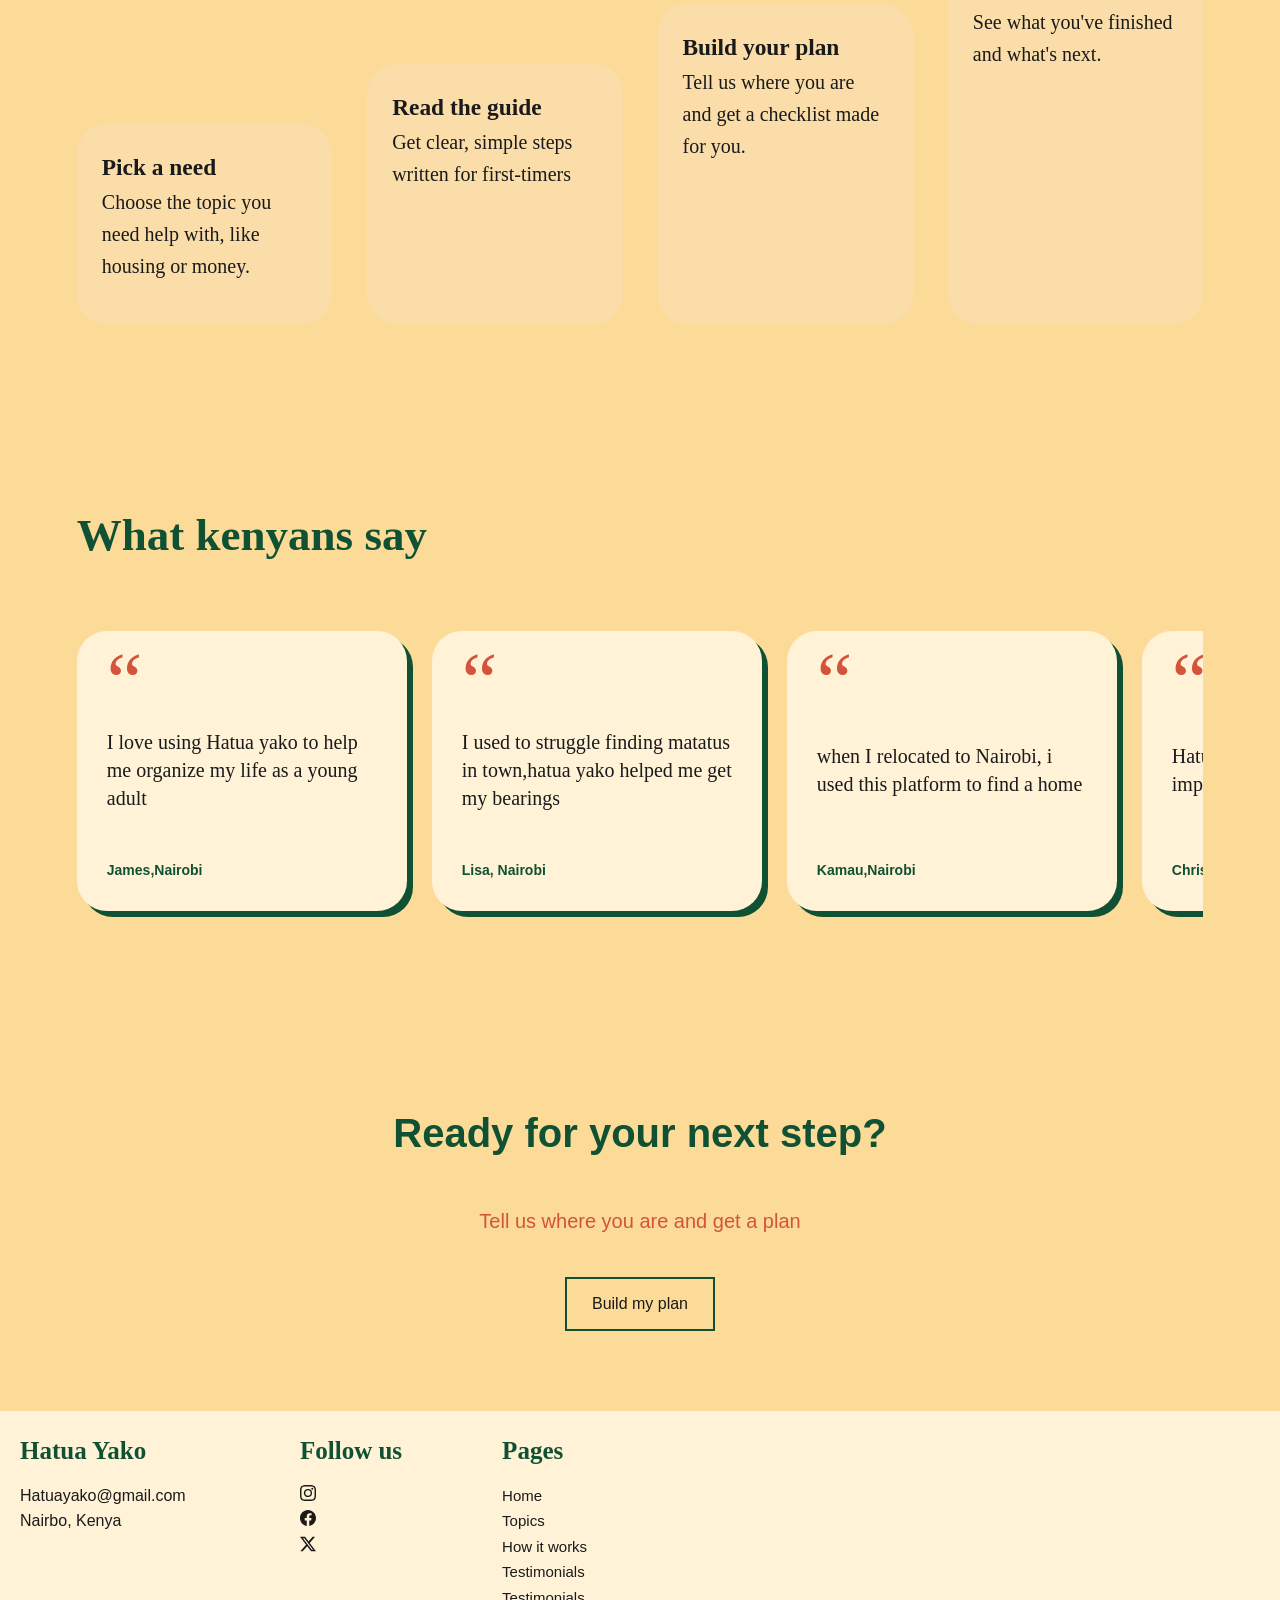
==== commit 7cba8af7: "Bug fix- HREF money" ====
--- a/index.html
+++ b/index.html
@@ -99,7 +99,7 @@
                 <article>
                     <h3>Money</h3>
                     <p>Budgeting, saving, banking</p>
-                    <a href="money.html" class="button">View Money/a>
+                    <a href="money.html" class="button">View Money </a>
                 </article>
                 
             </div>
--- a/style.css
+++ b/style.css
@@ -1531,4 +1531,177 @@
     }
 }
 
-
+/* topics hero  */
+.topics-hero {
+    padding: 70px 8%;
+    background-color: var(--cream);
+}
+
+.topics-hero h1 {
+    font-family: Georgia, "Times New Roman", serif;
+    font-size: clamp(40px, 5vw, 62px);
+    font-weight: 700;
+    line-height: 1.1;
+    color: var(--forestgreen);
+    margin: 20px 0;
+}
+
+.topics-label {
+    color: var(--redish);
+    font-size: 13px;
+    font-weight: 700;
+    letter-spacing: 2px;
+    text-transform: uppercase;
+    margin-bottom: 15px;
+}
+
+.topics-hero > p:last-child {
+    max-width: 680px;
+    font-size: 17px;
+    line-height: 1.8;
+    color: var(--charcoal);
+    margin-bottom: 0;
+      }
+
+      /* all topics section  */
+      
+      
+.all-topics {
+    padding: 80px 6%;
+    background-color: var(--lightcream);
+}
+
+.all-topics-heading {
+    max-width: 700px;
+    margin-bottom: 40px;
+}
+
+.all-topics-heading h2 {
+    font-family: Georgia, "Times New Roman", serif;
+    font-size: clamp(30px, 4vw, 44px);
+    font-weight: 700;
+    line-height: 1.2;
+    color: var(--forestgreen);
+    margin: 15px 0;
+}
+
+.all-topics-heading > p:last-child {
+    font-size: 16px;
+    line-height: 1.8;
+    color: var(--charcoal);
+    margin-bottom: 0;
+}
+
+/* topics cards  */
+.all-topics-grid {
+    display: grid;
+    grid-template-columns: repeat(2, minmax(0, 1fr));
+    gap: 25px;
+    align-items: stretch;
+}
+
+.topic-card {
+    display: flex;
+    flex-direction: column;
+    align-items: flex-start;
+    padding: 35px;
+    background-color: var(--cream);
+    border: 1px solid rgba(15, 81, 50, 0.3);
+    border-radius: 16px;
+    transition: var(--transition);
+}
+
+.topic-card:hover {
+    transform: translateY(-6px);
+    border-color: var(--forestgreen);
+    box-shadow: 0 12px 25px rgba(26, 26, 26, 0.1);
+}
+
+.topic-number {
+    display: inline-block;
+    color: var(--redish);
+    font-size: 17px;
+    font-weight: 700;
+    margin-bottom: 18px;
+}
+
+.topic-card h3 {
+    font-family: Georgia, "Times New Roman", serif;
+    font-size: 26px;
+    line-height: 1.3;
+    color: var(--forestgreen);
+    margin: 0 0 15px;
+}
+
+.topic-card p {
+    font-size: 16px;
+    line-height: 1.8;
+    color: var(--charcoal);
+    margin: 0 0 25px;
+}
+/* explore topics  */
+
+.topic-link {
+    display: inline-block;
+    margin-top: auto;
+    padding: 10px 0;
+    color: var(--forestgreen);
+    font-size: 15px;
+    font-weight: 700;
+    text-decoration: none;
+    transition: var(--transition);
+}
+
+.topic-link::after {
+    content: " ";
+    transition: var(--transition);
+}
+
+.topic-link:hover {
+    color: var(--redish);
+}
+
+.topic-link:hover::after {
+    margin-left: 5px;
+}
+
+/* topics cta  */
+.topics-cta {
+    padding: 65px 6%;
+    background-color: var(--forestgreen);
+    color: var(--cream);
+    text-align: center;
+}
+
+.topics-cta h2 {
+    font-family: Georgia, "Times New Roman", serif;
+    font-size: clamp(30px, 4vw, 44px);
+    line-height: 1.2;
+    margin: 0 0 15px;
+}
+
+.topics-cta p {
+    max-width: 600px;
+    margin: 0 auto 25px;
+    font-size: 16px;
+    line-height: 1.8;
+}
+
+.topics-home-button {
+    display: inline-block;
+    padding: 13px 25px;
+    background-color: var(--mustard);
+    color: var(--charcoal);
+    border: 2px solid var(--mustard);
+    border-radius: 6px;
+    font-size: 15px;
+    font-weight: 700;
+    text-decoration: none;
+    transition: var(--transition);
+}
+
+.topics-home-button:hover {
+    background-color: var(--cream);
+    border-color: var(--cream);
+    transform: translateY(-3px);
+}
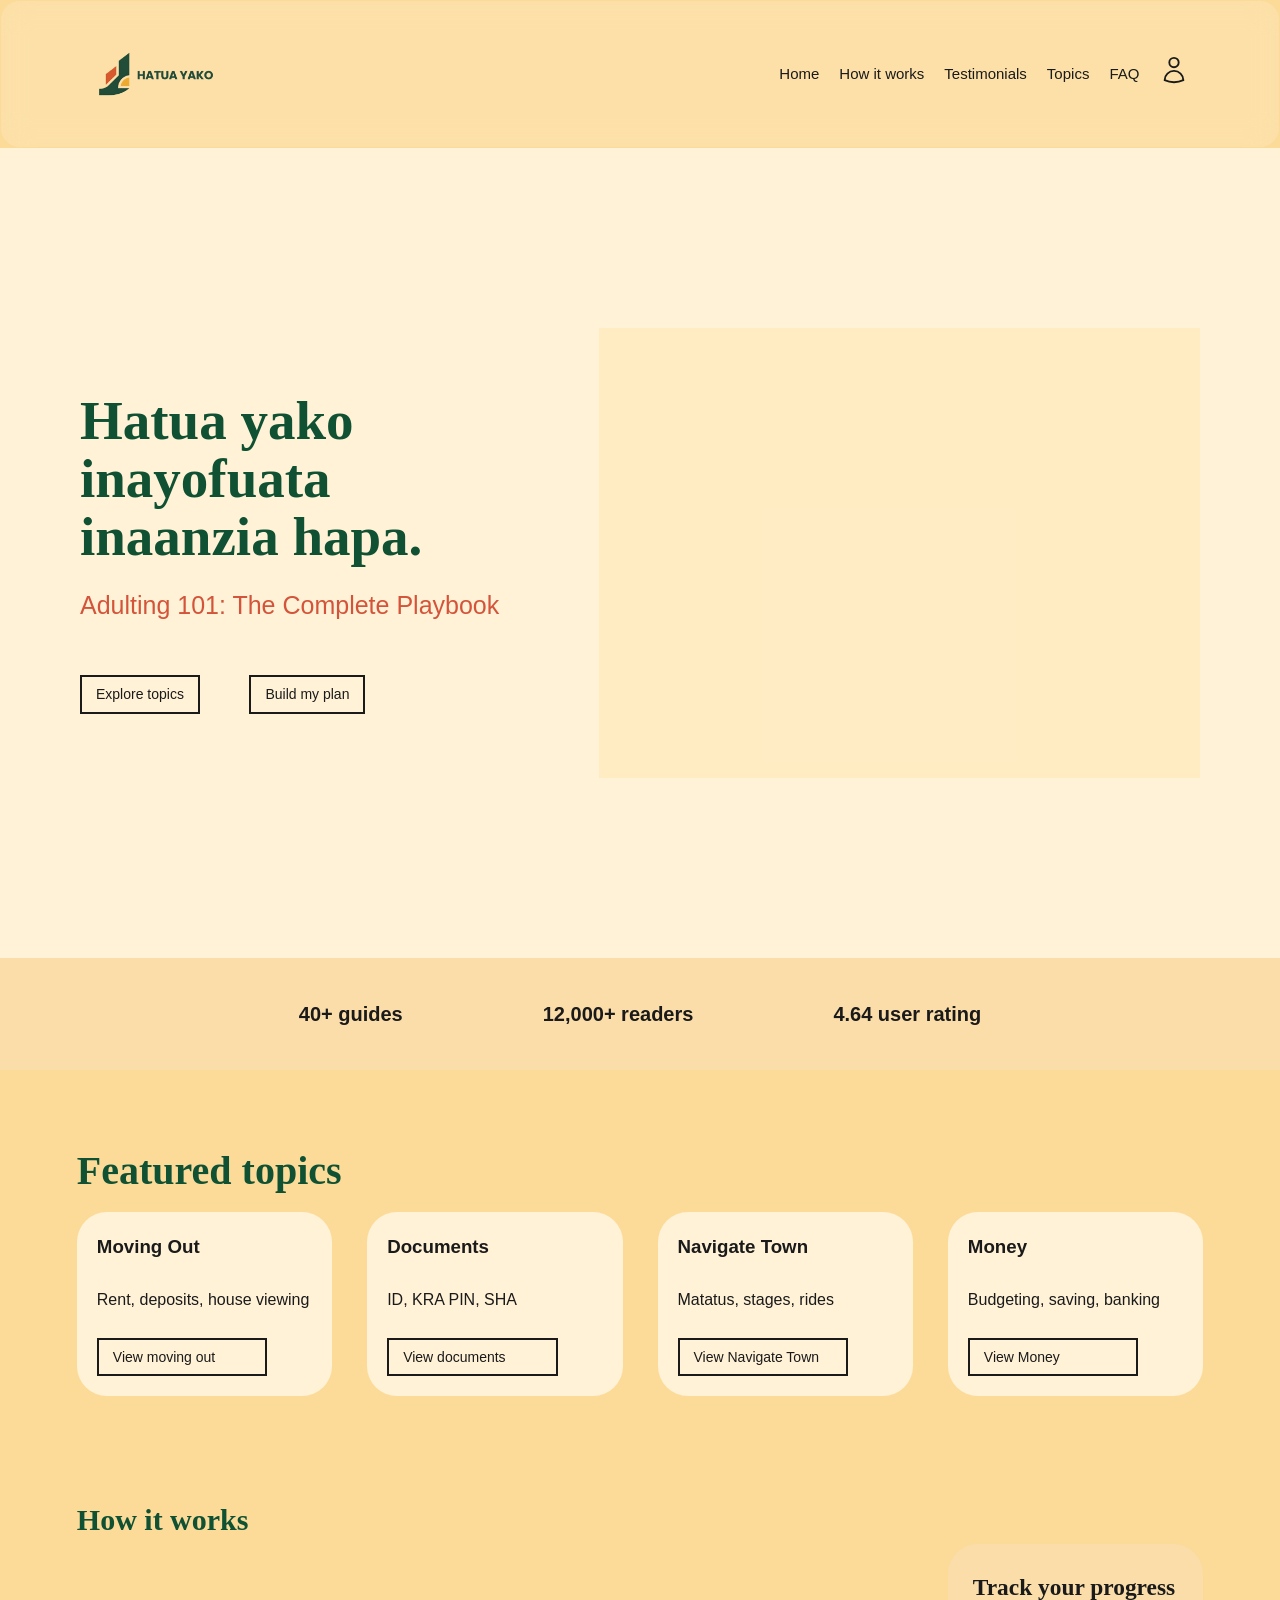
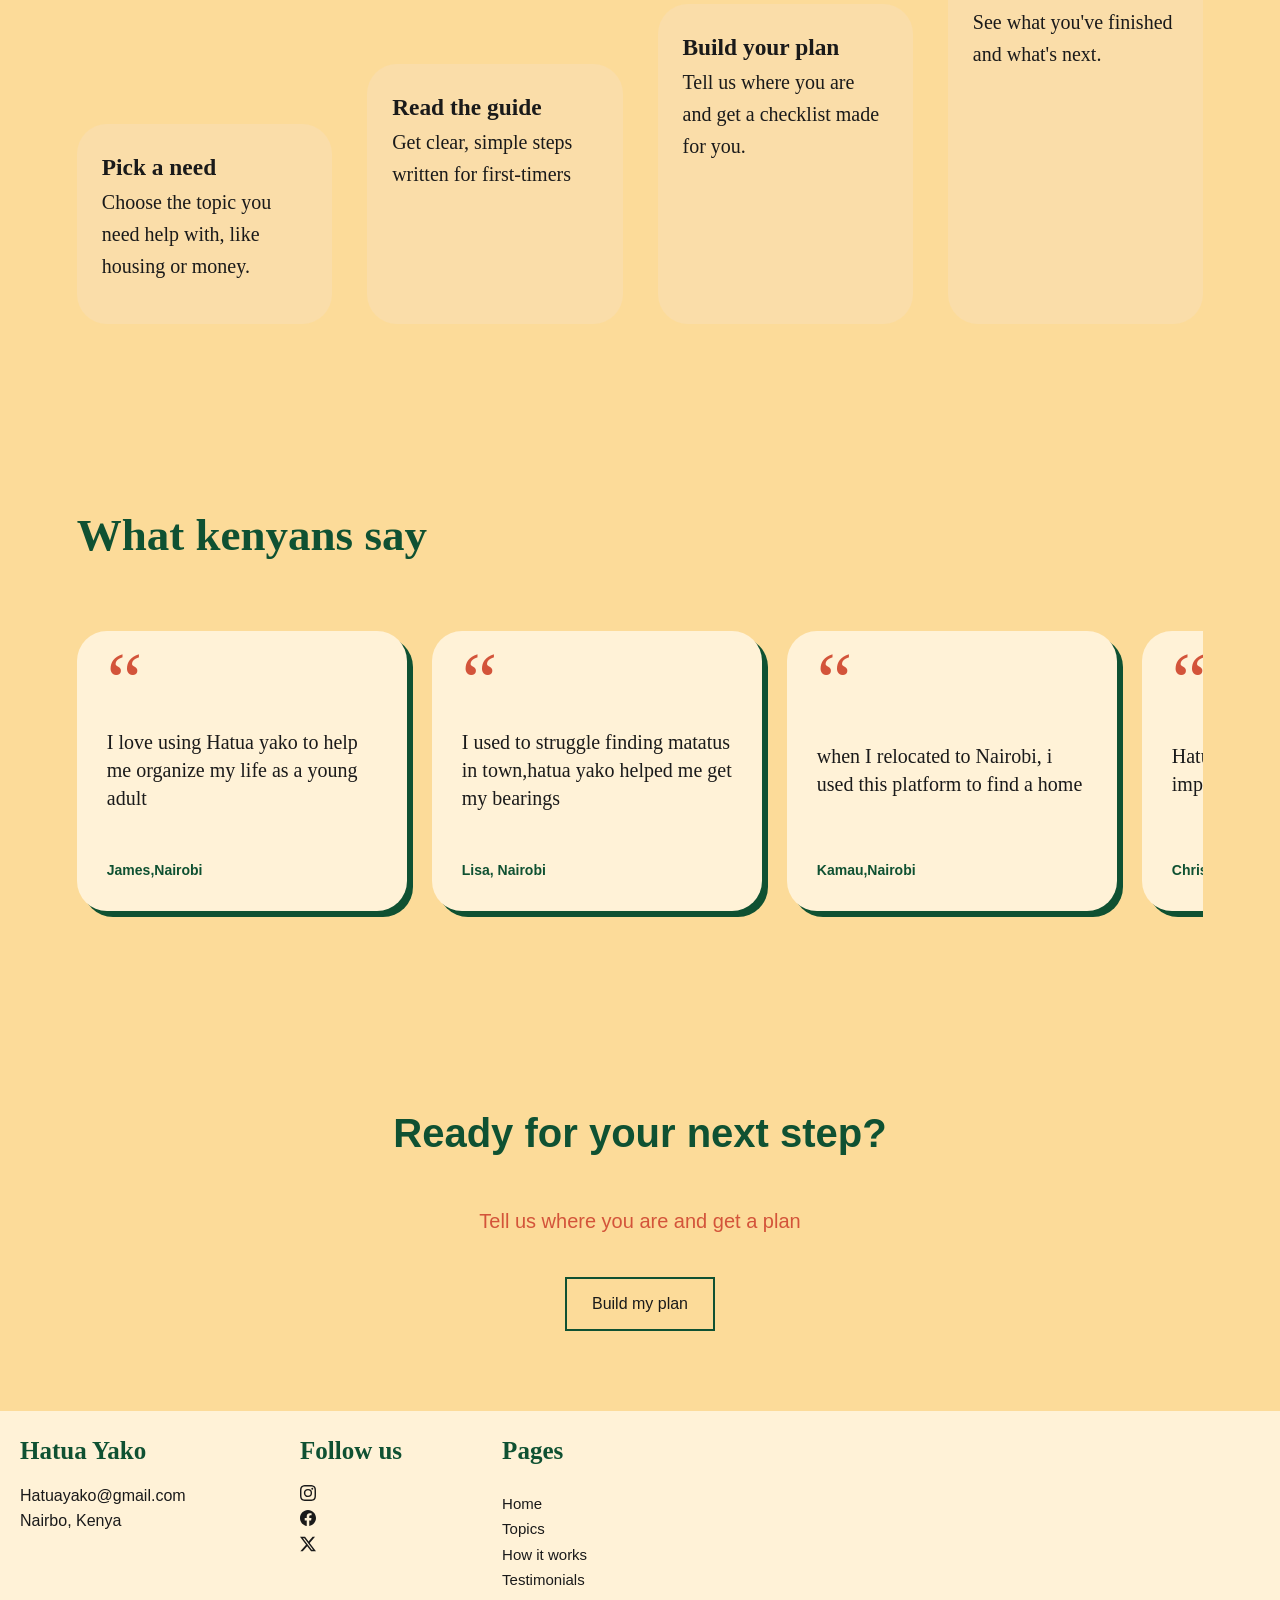
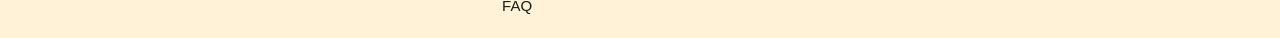
==== commit fc6ede25: "Bug fix - make logo clickable" ====
--- a/index.html
+++ b/index.html
@@ -11,8 +11,9 @@
 <body>
     <!-- Navigation bar   -->
     <header class="nav-bar">
-        <img src="images/Hatuayako.png" alt="Brand logo" />
-        <a href="#home" class="logo"></a>
+        <a href="index.html" class="logo">
+    <img src="images/Hatuayako.png" alt="Hatua Yako logo">
+</a>
         <!-- nav links  -->
         <nav class="nav-links">
             <a href="#home">Home</a>
@@ -227,18 +228,17 @@
             </ul>
             </div>
         
-  <div class="footer-pages">
+
+<div class="footer-pages">
+    <h2>Pages</h2>
     <ul>
- <h2>Pages</h2>
         <li><a href="index.html">Home</a></li>
-        <li><a href="#featured">Topics</a></li>
+        <li><a href="topics.html">Topics</a></li>
         <li><a href="#how-it-works">How it works</a></li>
         <li><a href="#testimonials">Testimonials</a></li>
-        <li><a href="#testimonials">Testimonials</a></li>
-    </div>
+        <li><a href="faq.html">FAQ</a></li>
     </ul>
-       
-
+</div>
         
     </footer>
 
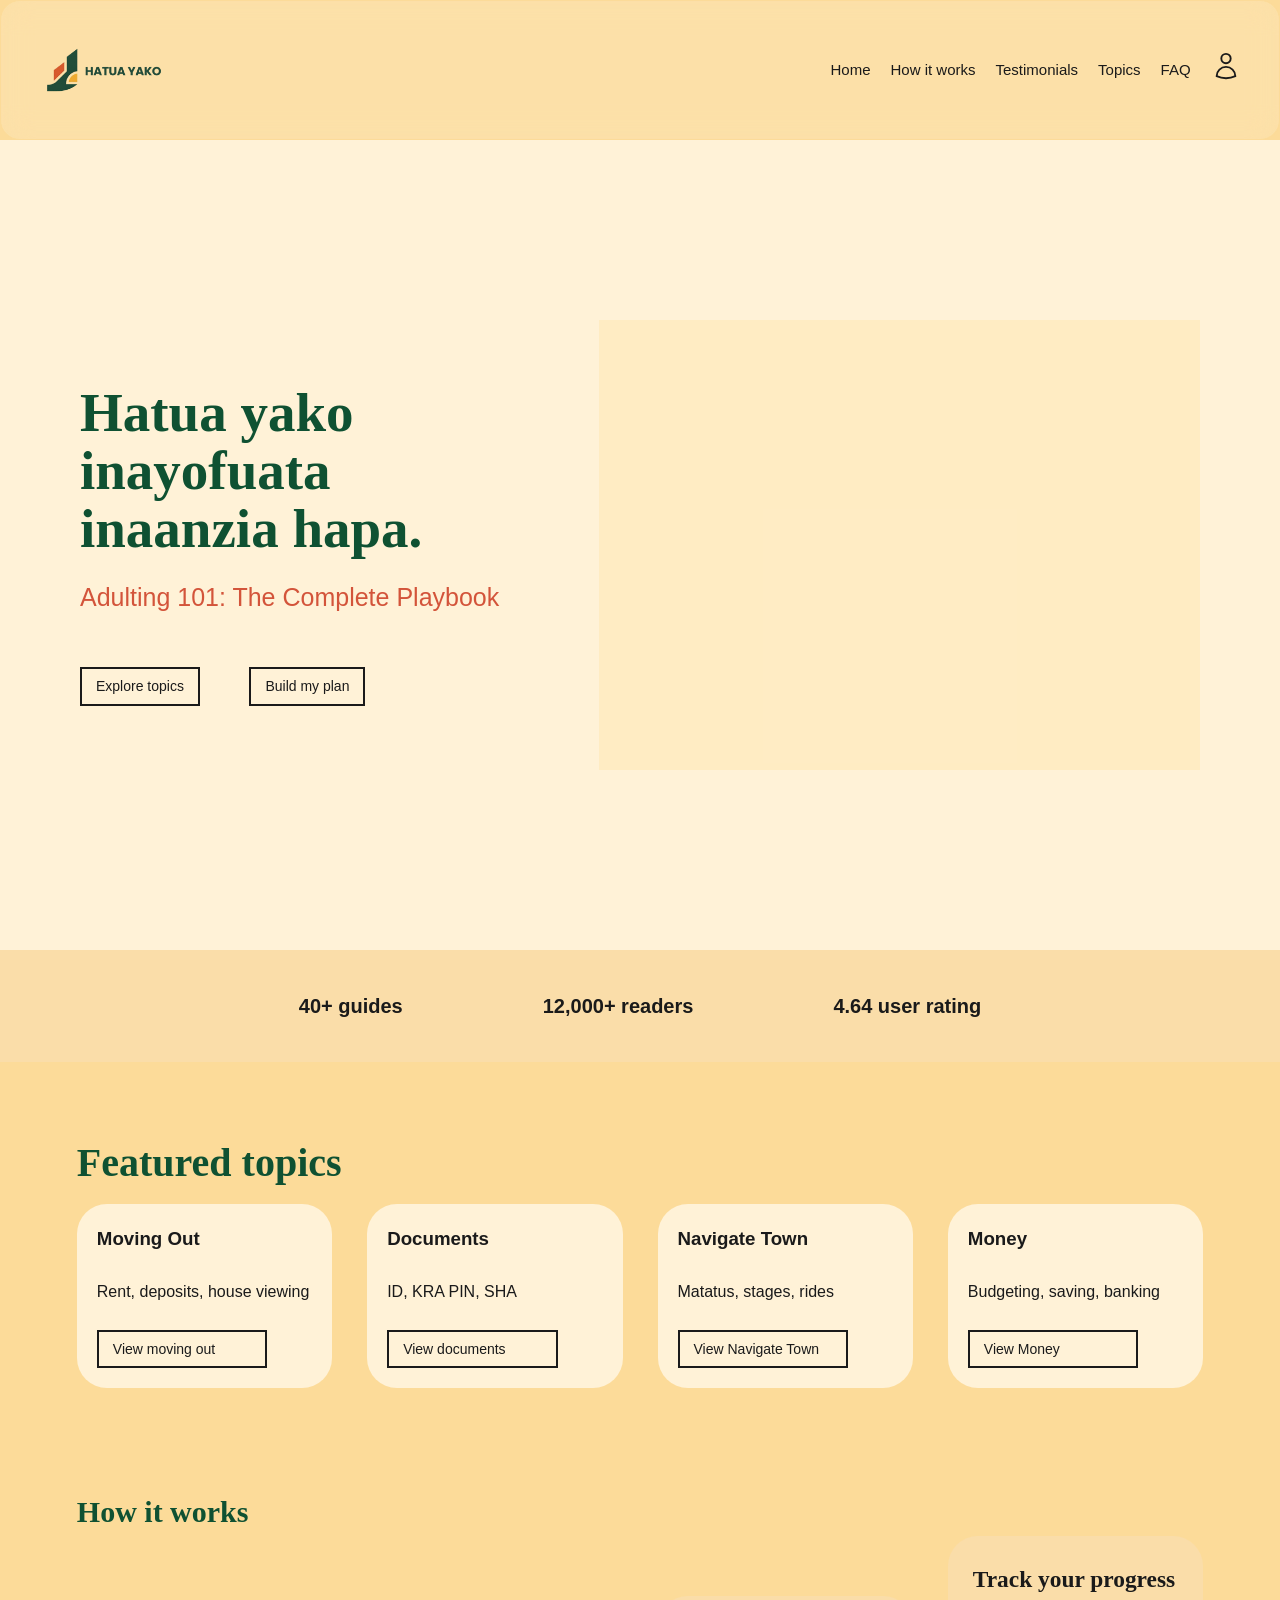
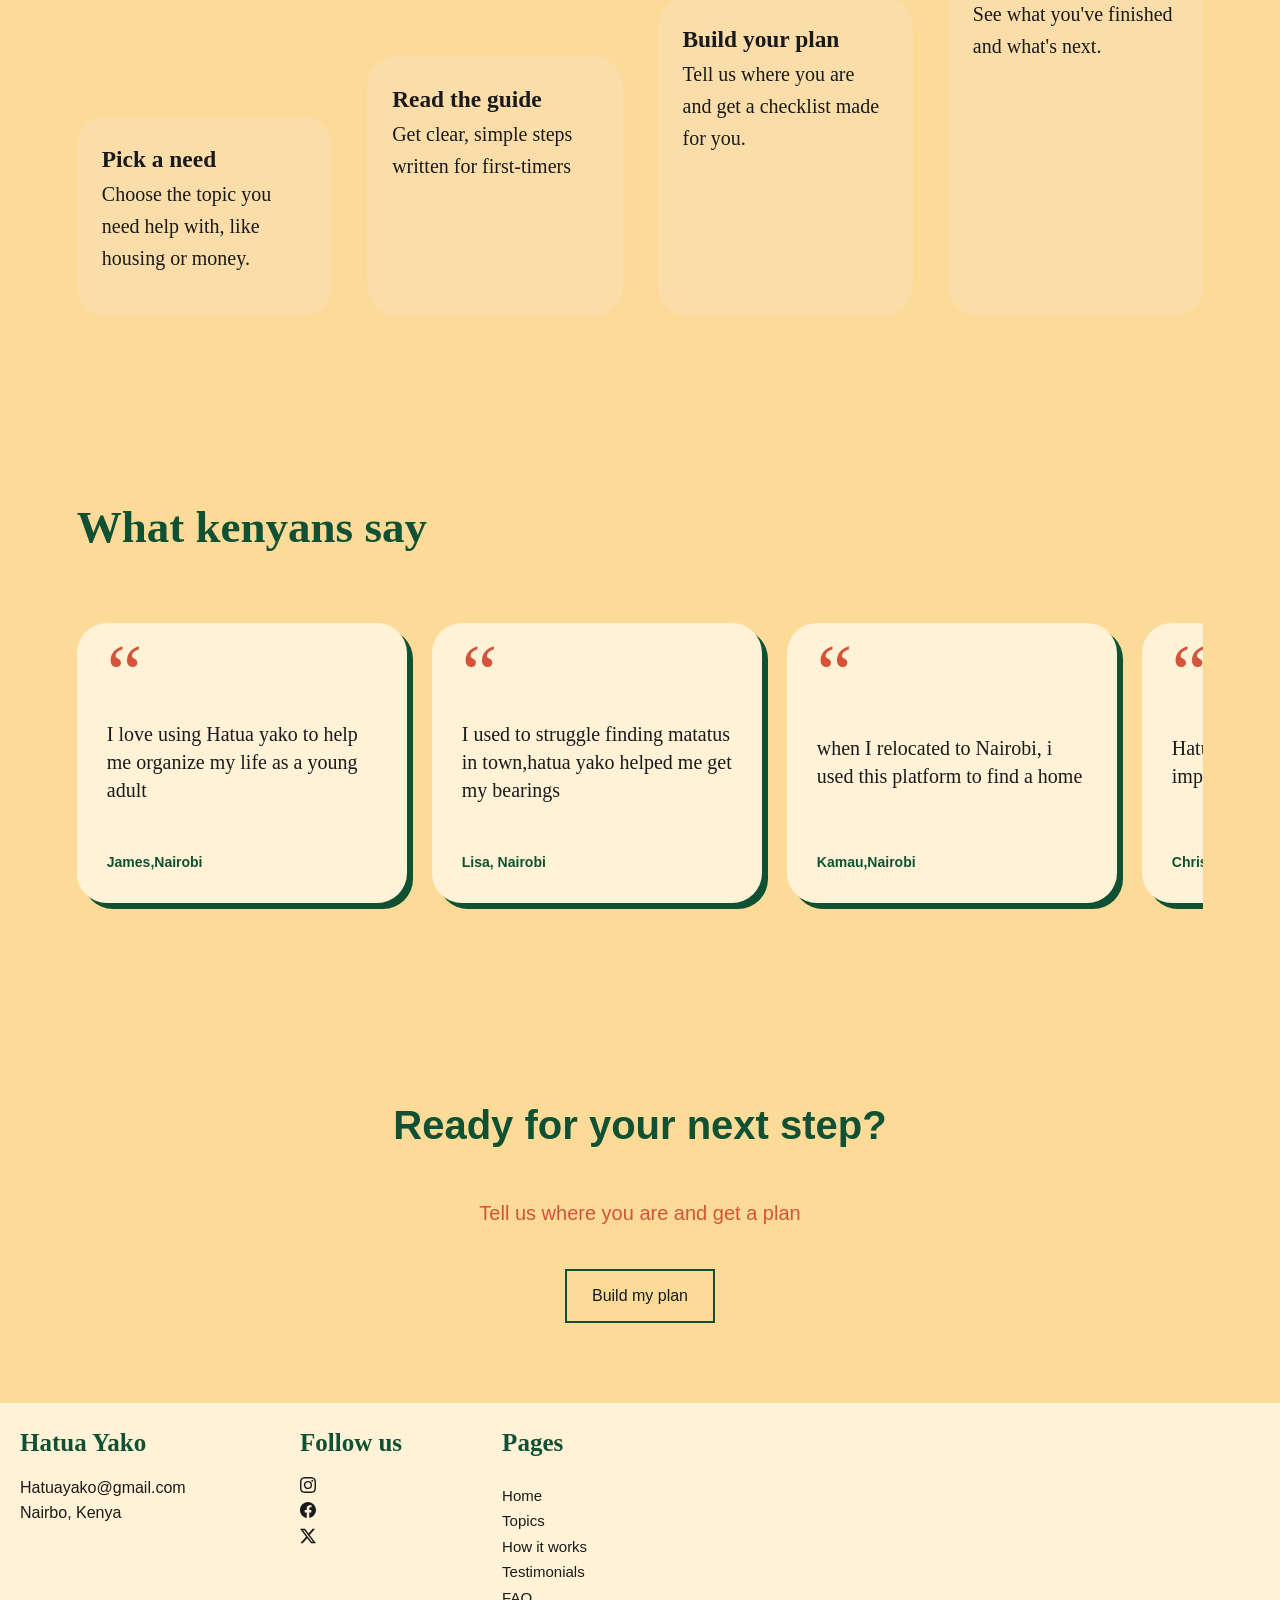
==== commit c96e7bbc: "Fix- change slideshow image" ====
--- a/index.html
+++ b/index.html
@@ -54,9 +54,10 @@
             <!-- image hero  -->
             <div class="hero-img">
 
-                <img src="images/clear-picture-of-town-for-hero.png" alt="clear image of town">
-                <img src="images/image-of-studying.png" alt="image of lady studying">
-                <img src="images/kenyan-university.png" alt="Image of university">
+                <img src="images/town.png" alt="clear image of town">
+                <img src="images/university.png" alt="image of graduation">
+                <img src="images/moving-out.png" alt="Image of moving out">
+                <img src="images/documents.png" alt="Image of documents">
             </div>
         </section>
 
--- a/style.css
+++ b/style.css
@@ -15,6 +15,9 @@
  --border-radius: 30px;
  --transition: 0.3s ease;
  --font-heading: sans-serif;
+ --error: #b3261e;
+    --success: #1b6b3a;
+    --warning: #8a5a00;
  }
 
  /* base styles */
@@ -47,7 +50,7 @@
     display: flex;
     justify-content: space-between;
     align-items: center;
-    padding: 8px 7%;
+    padding: 4px 3%;
     background: rgba(255, 255, 255, 0.15);
     backdrop-filter: blur(15px);
     -webkit-backdrop-filter: blur(15px);
@@ -85,8 +88,6 @@
 .nav-links a:hover {
 color: var(--redish);
 }
-
-
 
 /* herosection */
 .hero {
@@ -534,7 +535,7 @@
     padding: 0;
 }
 
-/* stats: static row instead of the broken scrolling animation */
+/* Stats: scrolling animation*/
 .stats-ul {
     animation: none;
 }
@@ -1068,10 +1069,9 @@
 .moving-paragraph2 {
     padding: 35px;
     background-color: var(--mustard);
-    border-radius: 10px 80px 10px 10px;
+    border-radius: var(--border-radius);
     border-bottom: 5px solid var(--forestgreen);
 }
-
 
 
 .paragraph2-label {
@@ -1143,9 +1143,9 @@
     align-items: flex-start;
     padding: 28px;
     background-color: var(--cream);
-    border: 1px solid rgba(15, 81, 50, 0.12);
+    border: 1px solid rgba(10, 77, 19, 0.12);
     border-bottom: 4px solid var(--forestgreen);
-    border-radius: 8px 24px 8px 24px;
+   border-radius: var(--border-radius);
     transition: transform var(--transition),
                 box-shadow var(--transition);
 }
@@ -1705,3 +1705,472 @@
     border-color: var(--cream);
     transform: translateY(-3px);
 }
+
+/* work Hero section */
+.work-hero {
+    display: block;
+    width: 100%;
+    min-height: 65vh;
+    padding: 80px 8%;
+    margin: 30px 0 0;
+    background: var(--cream);
+    border-radius: var(--border-radius);
+}
+
+.work-content {
+    width: 100%;
+    max-width: 750px;
+}
+
+
+.work-label,
+.work-small-label {
+    color: var(--redish);
+    font-size: 14px;
+    font-weight: 700;
+    letter-spacing: 2px;
+}
+
+.work-content h1 {
+    font-family: Georgia, "Times New Roman", serif;
+    font-size: clamp(42px, 6vw, 68px);
+    line-height: 1.1;
+    color: var(--forestgreen);
+    margin: 20px 0;
+}
+
+.work-introduction {
+    display: block;
+    width: 100%;
+    max-width: 850px;
+    margin: 90px auto;
+    padding: 0 25px;
+    text-align: center;
+}
+
+/* Buttons */
+.work-button {
+    display: inline-block;
+    padding: 14px 25px;
+    background: var(--forestgreen);
+    color: var(--cream);
+    border: 2px solid var(--forestgreen);
+    border-radius: 30px;
+    font-size: 15px;
+    font-weight: 600;
+    text-decoration: none;
+    transition: var(--transition);
+}
+
+.work-button:hover {
+    background: var(--mustard);
+    color: var(--charcoal);
+    border-color: var(--charcoal);
+    transform: translateY(-3px);
+}
+/* wIntroduction */
+.work-introduction {
+    max-width: 850px;
+    margin: 90px auto;
+    padding: 0 25px;
+    text-align: center;
+}
+
+.work-introduction h2,
+.work-heading,
+.work-checklist h2,
+.workplace-section h2,
+.work-cta h2 {
+    font-family: Georgia, "Times New Roman", serif;
+    font-size: clamp(30px, 4vw, 44px);
+    line-height: 1.2;
+    color: var(--forestgreen);
+}
+
+.work-introduction h2 {
+    margin: 15px 0 20px;
+}
+
+.work-introduction > p:last-child {
+    max-width: 750px;
+    margin: 0 auto;
+    font-size: 17px;
+    line-height: 1.8;
+}
+/* work topic cards  */
+.work-topics {
+    display: block;
+    width: 100%;
+    padding: 60px 5%;
+    background: var(--mustard);
+    border-radius: var(--border-radius);
+}
+
+.work-heading {
+    margin: 15px 0 40px;
+}
+
+.work-grid {
+    display: grid;
+    width: 100%;
+    grid-template-columns: repeat(3, minmax(0, 1fr));
+    gap: 25px;
+}
+
+
+.work-card {
+    display: flex;
+    flex-direction: column;
+    align-items: flex-start;
+    padding: 30px;
+    background: var(--cream);
+    border: 1px solid rgba(15, 81, 50, 0.12);
+    border-radius: 24px;
+    transition: var(--transition);
+}
+
+.work-card:hover {
+    transform: translateY(-7px);
+    box-shadow: 0 12px 25px rgba(26, 26, 26, 0.12);
+}
+
+.work-number {
+    display: inline-block;
+    color: var(--redish);
+    font-size: 15px;
+    font-weight: 700;
+    letter-spacing: 2px;
+}
+
+.work-card h3 {
+    margin: 20px 0 12px;
+    color: var(--forestgreen);
+    font-family: Georgia, "Times New Roman", serif;
+    font-size: 25px;
+    line-height: 1.25;
+}
+
+.work-card p {
+    font-size: 15px;
+    line-height: 1.8;
+    margin: 0 0 25px;
+}
+
+.work-link {
+    margin-top: auto;
+    color: var(--forestgreen);
+    font-weight: 700;
+    text-decoration: underline;
+    text-underline-offset: 5px;
+    transition: var(--transition);
+}
+
+.work-link:hover {
+    color: var(--redish);
+}
+
+/* Job-search checklist */
+.work-checklist {
+    max-width: 900px;
+    margin: 90px auto;
+    padding: 45px;
+    background: var(--lightcream);
+    border-radius: var(--border-radius);
+}
+
+.work-checklist h2 {
+    margin: 15px 0 25px;
+}
+
+.work-checklist ul {
+    padding-left: 25px;
+    line-height: 2;
+}
+
+.work-checklist li {
+    padding-left: 5px;
+    margin-bottom: 8px;
+}
+
+/* First-job section */
+.workplace-section {
+    padding: 65px 8%;
+    margin-bottom: 80px;
+    background: var(--forestgreen);
+    border-radius: var(--border-radius);
+}
+
+.workplace-section h2 {
+    color: var(--cream);
+    margin: 15px 0;
+}
+
+.workplace-section p {
+    max-width: 750px;
+    line-height: 1.8;
+    color: var(--cream);
+}
+
+.workplace-section .work-small-label {
+    color: var(--mustard);
+}
+
+/* Call to action */
+.work-cta {
+    padding: 70px 25px;
+    margin-bottom: 50px;
+    text-align: center;
+    background: var(--cream);
+    border-radius: var(--border-radius);
+}
+
+.work-cta h2 {
+    margin-bottom: 15px;
+}
+
+.work-cta p {
+    margin: 15px 0 30px;
+    line-height: 1.7;
+}
+/* Responsive layout */
+@media (max-width: 900px) {
+    .work-grid {
+        grid-template-columns: repeat(2, minmax(0, 1fr));
+    }
+
+    .work-hero {
+        min-height: auto;
+        padding: 70px 6%;
+    }
+}
+
+@media (max-width: 600px) {
+    .work-grid {
+        grid-template-columns: 1fr;
+    }
+
+    .work-hero {
+        padding: 55px 25px;
+    }
+
+    .work-topics {
+        padding: 40px 20px;
+    }
+
+    .work-introduction {
+        margin: 60px auto;
+    }
+
+    .work-card {
+        padding: 25px;
+    }
+
+    .work-checklist {
+        margin: 60px 0;
+        padding: 30px 25px;
+    }
+
+    .workplace-section {
+        padding: 40px 25px;
+        margin-bottom: 50px;
+    }
+
+    .work-cta {
+        padding: 45px 20px;
+    }
+}
+/* Build my plan  */
+
+.plan {
+    display: grid;
+    grid-template-columns: 1fr;
+    gap: var(--spacing-large);
+    padding: var(--spacing-xl) 6%;
+    background-color: var(--cream);
+}
+
+.plan-main h1 {
+    font-family: Georgia, "Times New Roman", serif;
+    font-size: clamp(36px, 5vw, 56px);
+    line-height: 1.1;
+    color: var(--forestgreen);
+    margin-bottom: var(--spacing-medium);
+}
+
+.plan-intro {
+    max-width: 600px;
+    font-size: 17px;
+    margin-bottom: var(--spacing-small);
+}
+
+.required-disclaimer {
+    font-size: 14px;
+    margin-bottom: var(--spacing-large);
+}
+
+/* field cards*/
+.plan-form {
+    display: flex;
+    flex-direction: column;
+    gap: var(--spacing-medium);
+}
+
+.plan-form fieldset {
+    min-width: 0;
+    padding: var(--spacing-large);
+    background-color: var(--lightcream);
+    border: 1px solid rgba(63, 7, 3, 0.3);
+    border-radius: var(--border-radius);
+}
+
+.plan-form legend {
+    padding: 0 var(--spacing-small);
+    font-family: Georgia, "Times New Roman", serif;
+    font-size: 24px;
+    font-weight: 700;
+    color: var(--forestgreen);
+}
+
+/* raidoes and checkboxes */
+.plan-form .choice-group {
+    margin-top: var(--spacing-medium);
+    padding: var(--spacing-medium);
+    background-color: var(--cream);
+    border-radius: 18px;
+}
+
+.plan-form .choice-group legend {
+    font-size: 18px;
+}
+
+.form-field,
+.field-grid {
+    display: grid;
+    grid-template-columns: repeat(auto-fit, minmax(240px, 1fr));
+    gap: var(--spacing-medium);
+}
+
+.field {
+    display: flex;
+    flex-direction: column;
+    gap: 6px;
+    margin-bottom: var(--spacing-small);
+}
+
+.plan-form label {
+    font-size: 15px;
+    font-weight: 600;
+}
+
+.plan-form input[type="text"],
+.plan-form input[type="email"],
+.plan-form input[type="tel"],
+.plan-form input[type="date"],
+.plan-form select,
+.plan-form textarea {
+    width: 100%;
+    padding: 12px 14px;
+    font-family: inherit;
+    font-size: 16px;
+    color: var(--charcoal);
+    background-color: var(--cream);
+    border: 2px solid var(--forestgreen);
+    border-radius: 10px;
+}
+
+
+/* radios and checkboxes */
+.choice {
+    display: flex;
+    align-items: center;
+    gap: 10px;
+    padding: 6px 0;
+}
+
+.choice input {
+    width: 22px;
+    height: 22px;
+    accent-color: var(--forestgreen);
+}
+
+/* error  */
+.plan-form input.is-invalid {
+    border-color: var(--error);
+    border-width: 3px;
+}
+
+.field-error {
+    color: var(--error);
+    font-size: 14px;
+    font-weight: 600;
+}
+
+/* submit button */
+.plan-submit {
+    align-self: flex-start;
+    padding: 14px 32px;
+    font-family: inherit;
+    font-size: 16px;
+    font-weight: 600;
+    color: var(--cream);
+    background-color: var(--forestgreen);
+    border: 2px solid var(--forestgreen);
+    border-radius: 30px;
+    cursor: pointer;
+    transition: var(--transition);
+}
+
+.plan-submit:hover {
+    background-color: var(--mustard);
+    color: var(--charcoal);
+    border-color: var(--charcoal);
+}
+
+/* side panel */
+.plan-works {
+    align-self: start;
+    padding: var(--spacing-large);
+    background-color: var(--mustard);
+    border-radius: var(--border-radius);
+    border-bottom: 5px solid var(--forestgreen);
+}
+
+.plan-works h2 {
+    font-family: Georgia, "Times New Roman", serif;
+    font-size: 26px;
+    color: var(--forestgreen);
+    margin-bottom: var(--spacing-medium);
+}
+
+.plan-works ol {
+    padding-left: 22px;
+    line-height: 1.8;
+}
+
+/* reponsive design*/
+@media (min-width: 900px) {
+    .plan {
+        grid-template-columns: 2fr 1fr;
+        align-items: start;
+    }
+
+    .plan-works {
+        position: sticky;
+        top: 180px;
+    }
+}
+
+/* phones */
+@media (max-width: 600px) {
+    .plan {
+        padding: 40px 5%;
+    }
+
+    .plan-form fieldset {
+        padding: var(--spacing-medium);
+    }
+
+    .plan-submit {
+        align-self: stretch;
+    }
+}
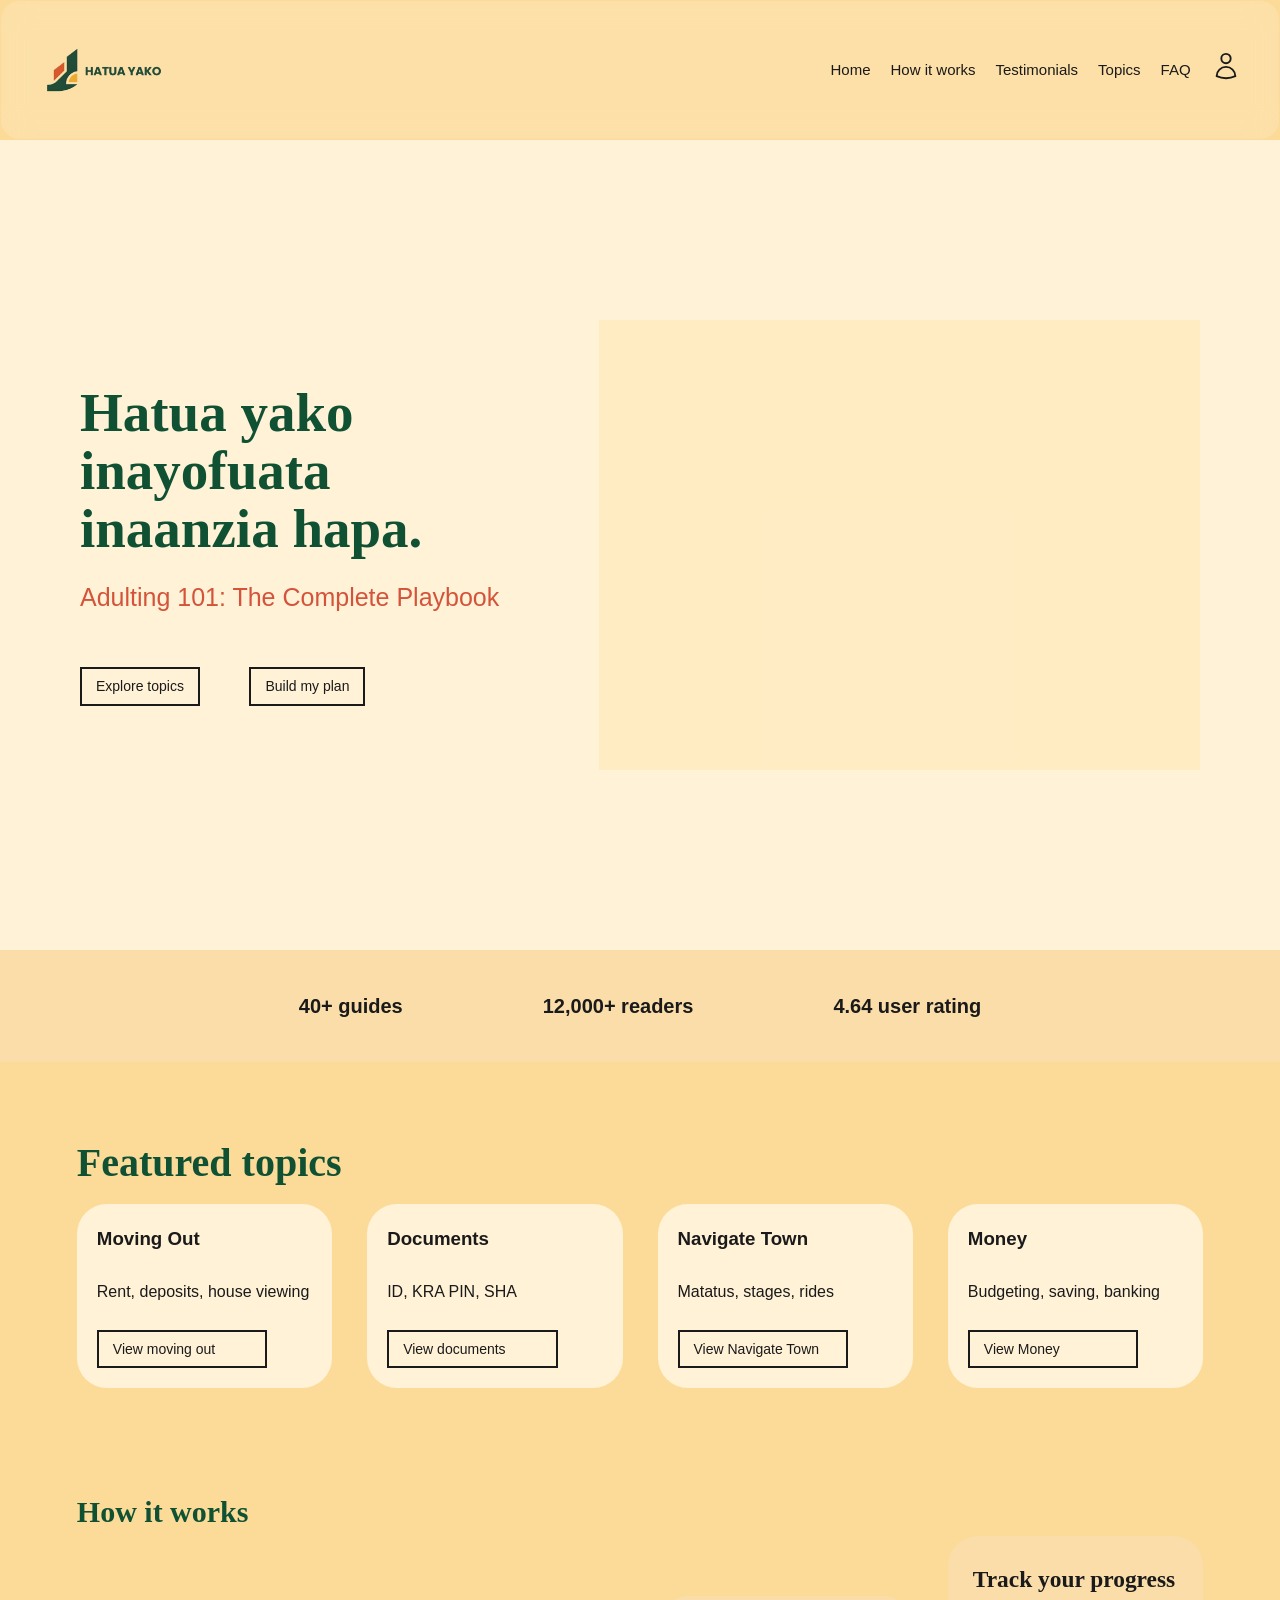
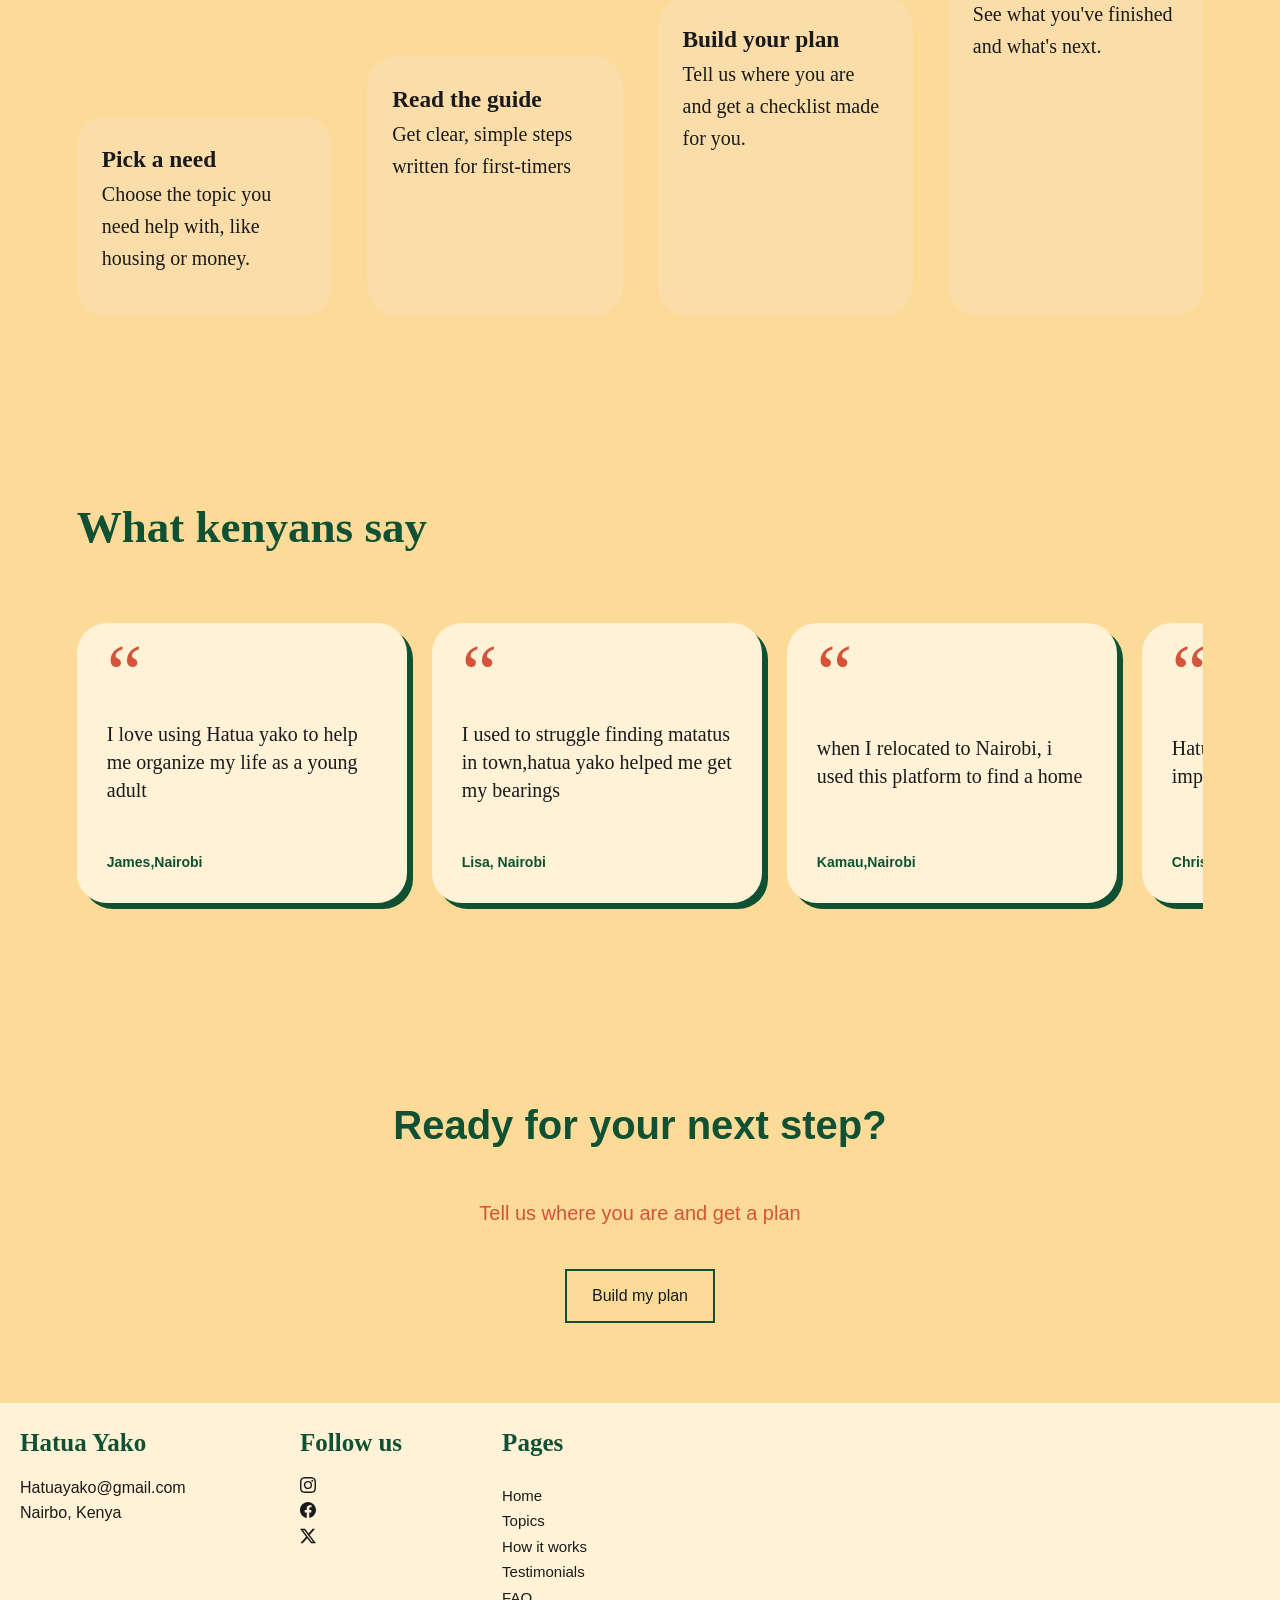
==== commit 96261e10: "Fix-brocken link" ====
--- a/index.html
+++ b/index.html
@@ -46,7 +46,7 @@
                 <p class="hero-label"> Adulting 101: The Complete Playbook
                 </p>
 
-                <a href="topic.html" class="button">Explore topics</a>
+                <a href="topics.html" class="button">Explore topics</a>
                 <a href="build-plan.html" class="button">Build my plan</a>
 
             </div>
--- a/style.css
+++ b/style.css
@@ -911,6 +911,9 @@
     background-color: var(--cream);
     color: var(--charcoal);
 }
+.route-explantion{
+    color: var(--charcoal);
+}
 
 /*  heading */
 
@@ -1019,7 +1022,7 @@
     margin-top: 18px;
     font-size: 12px;
     line-height: 1.7;
-    color: var(--cream);
+    color: var(--charcoal);
 }
 
 /* MOVING OUT HERO */
@@ -2095,7 +2098,6 @@
 
 /* error  */
 .plan-form input.is-invalid {
-    border-color: var(--error);
     border-width: 3px;
 }
 
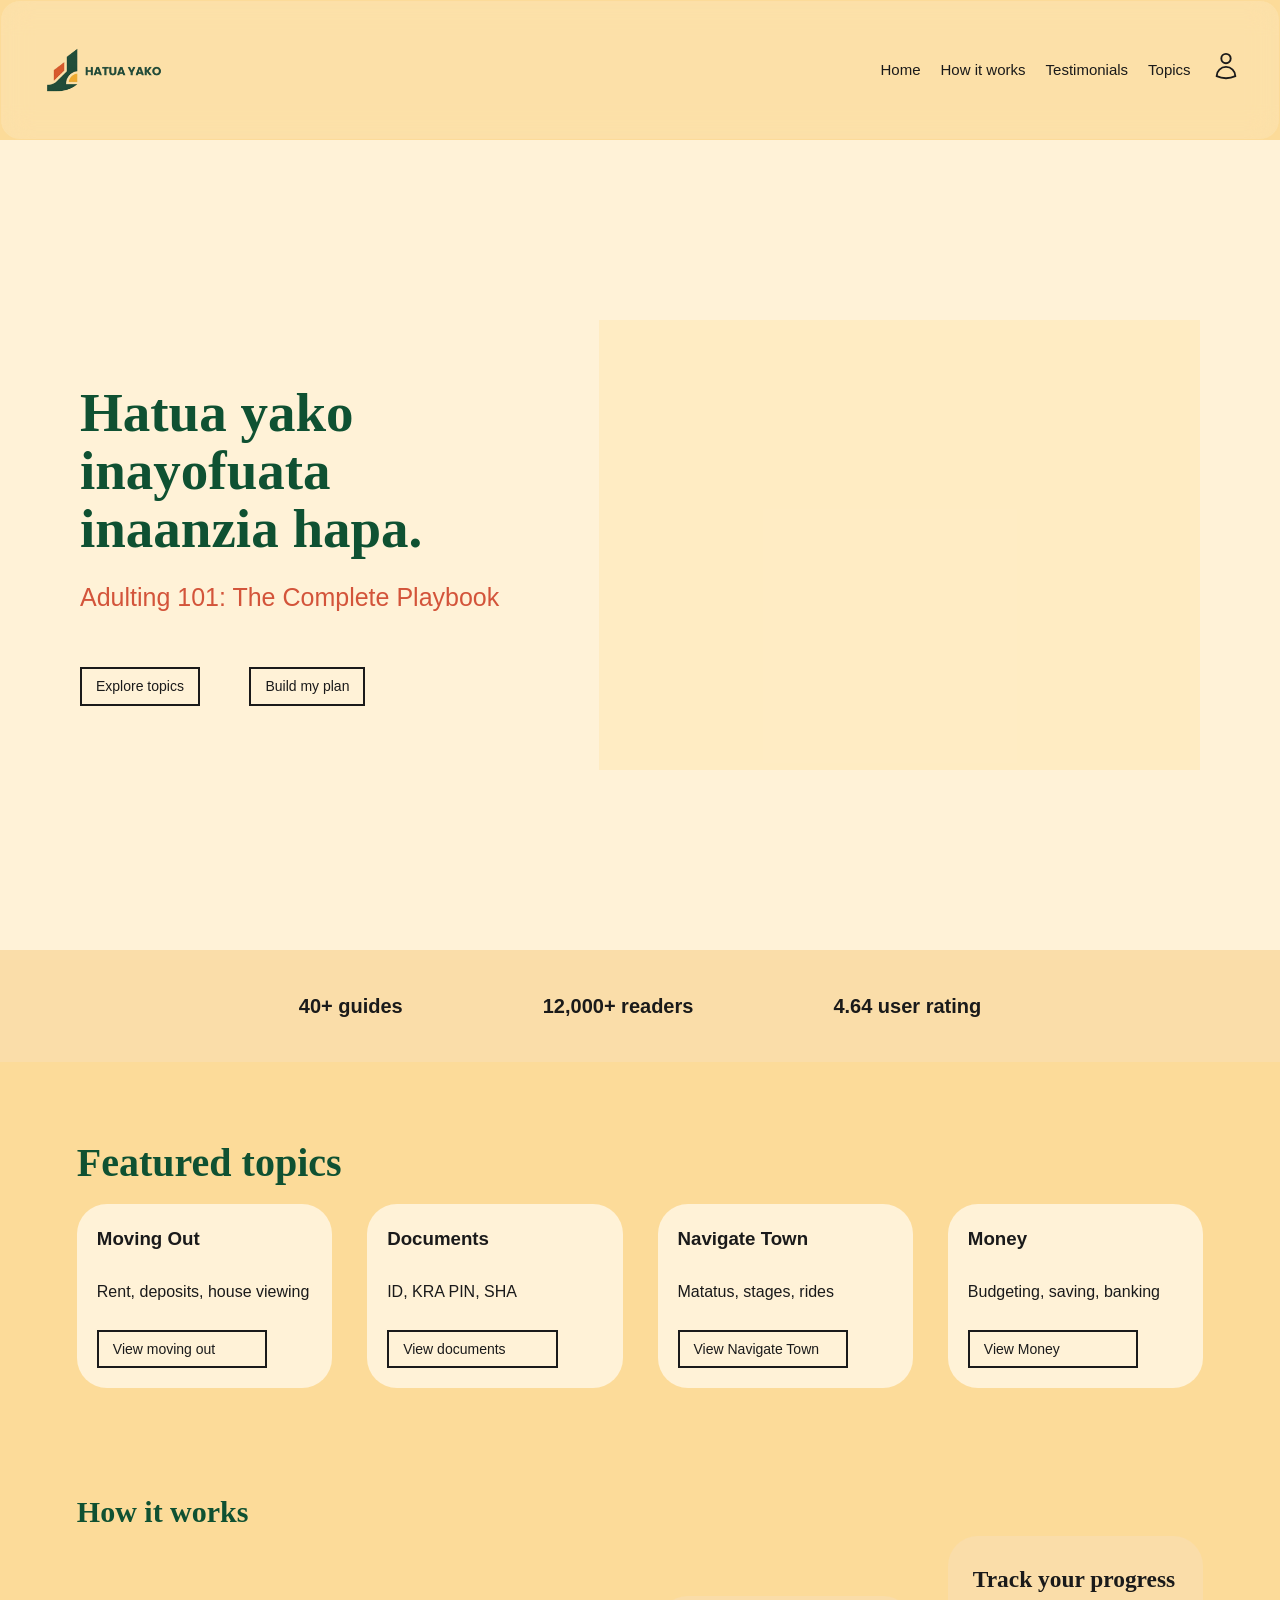
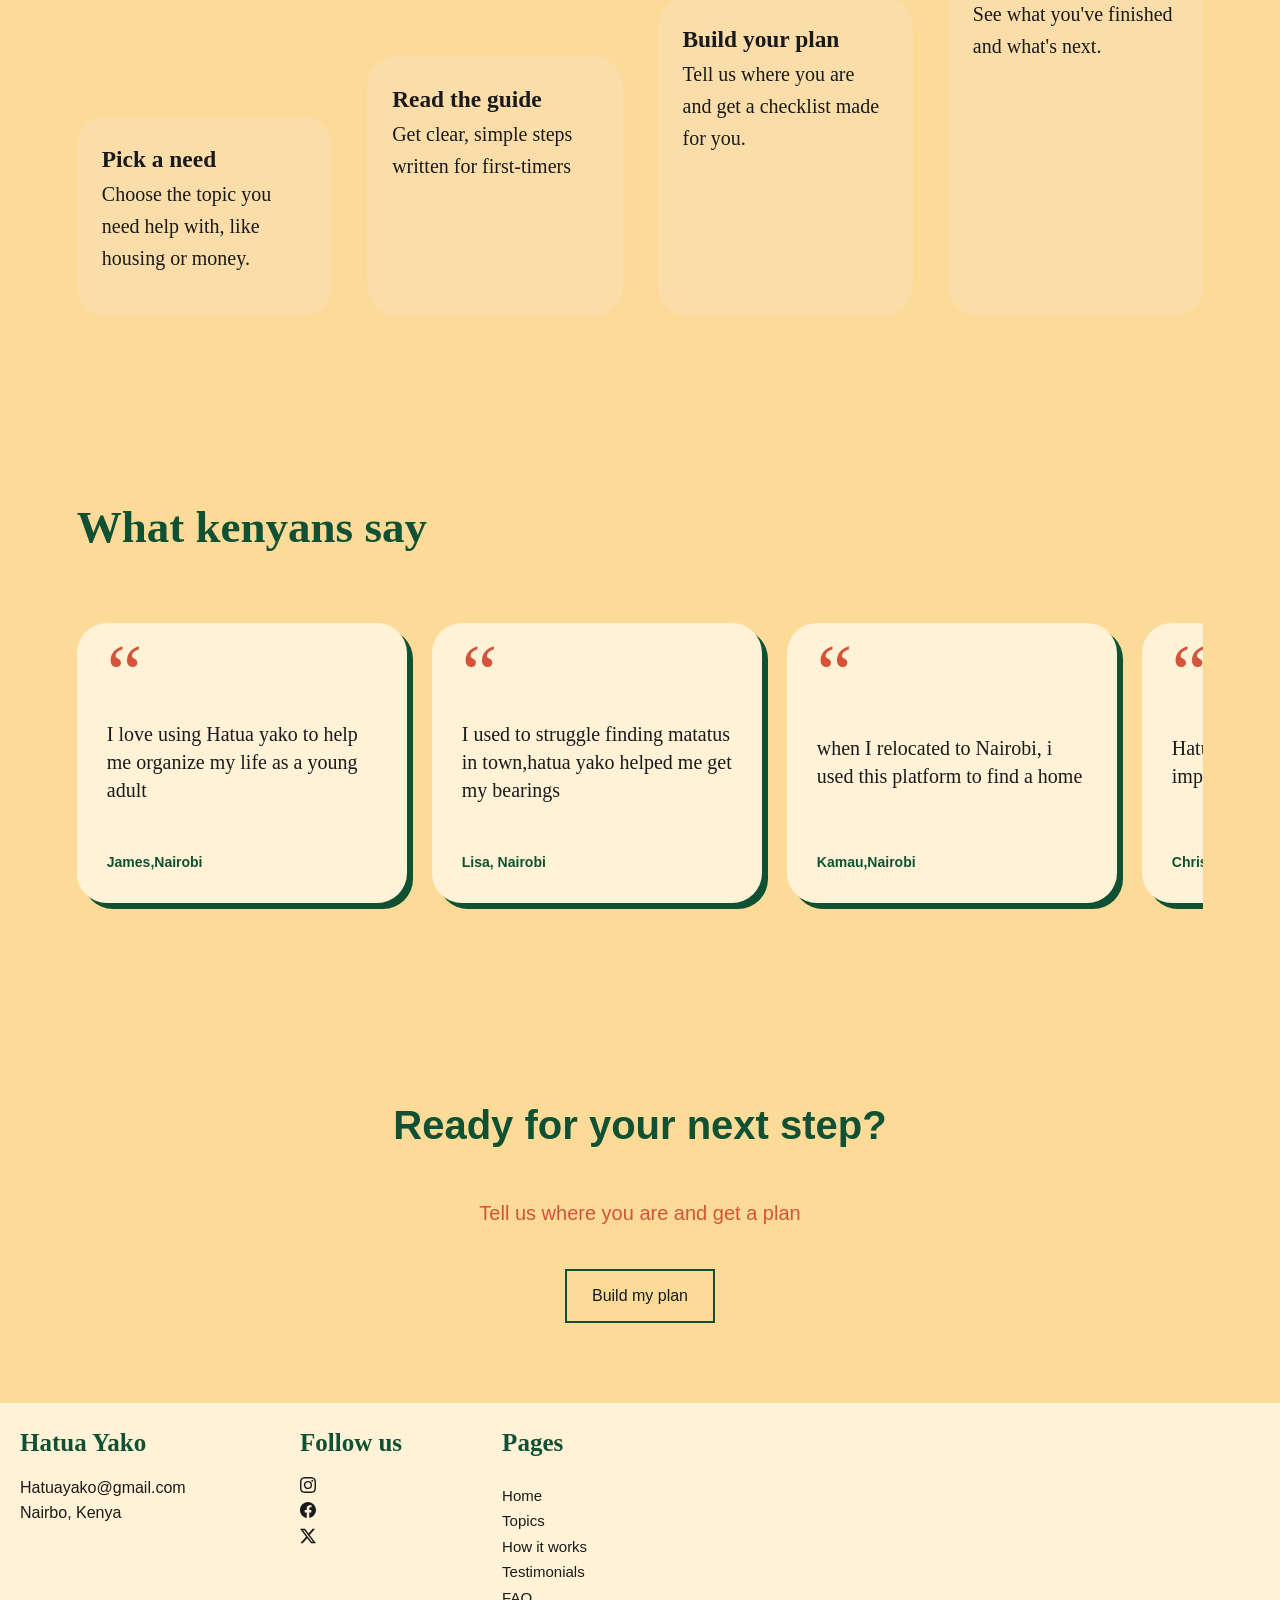
==== commit 0f903e30: "Bugfix- FAQ page" ====
--- a/index.html
+++ b/index.html
@@ -20,7 +20,6 @@
             <a href="#how-it-works">How it works</a>
              <a href="#testimonials">Testimonials</a>
                 <a href="topics.html">Topics</a>
-           <a href="faq.html">FAQ</a>
             <div class="nav-actions">
                 <a href="#" aria-label="My Hatua account"><svg aria-hidden="true"
                         xmlns="http://www.w3.org/2000/svg" fill="none" viewBox="0 0 24 24" stroke-width="1.5"
--- a/style.css
+++ b/style.css
@@ -130,7 +130,7 @@
 opacity: 0;
 animation: hero-slideshow 15s infinite;
 border: var(--border-radius);
-box-shadow: var(--mustard);
+
 }
 
 @keyframes hero-slideshow {
@@ -2175,4 +2175,331 @@
     .plan-submit {
         align-self: stretch;
     }
-}+}
+
+
+/* responsive design topics page  */
+
+
+*,
+*::before,
+*::after {
+    box-sizing: border-box;
+}
+
+img {
+    max-width: 100%;
+    height: auto;
+}
+
+body {
+    overflow-x: hidden;
+}
+
+/* topics hero  */
+
+.topics-hero {
+    width: 100%;
+    max-width: 1200px;
+    margin: 0 auto;
+    padding: 70px 5%;
+}
+
+.topics-hero h1 {
+    font-size: clamp(2rem, 5vw, 3.5rem);
+    line-height: 1.15;
+    overflow-wrap: break-word;
+}
+
+.topics-hero > p:not(.topics-label) {
+    max-width: 700px;
+    font-size: clamp(1rem, 2vw, 1.15rem);
+    line-height: 1.8;
+}
+
+.topics-label {
+    font-size: clamp(0.8rem, 1.5vw, 1rem);
+    letter-spacing: 1.5px;
+}
+
+/* topics section  */
+
+.all-topics {
+    width: 100%;
+    max-width: 1400px;
+    margin: 0 auto;
+    padding: 60px 5%;
+}
+
+.all-topics-heading {
+    max-width: 750px;
+    margin: 0 auto 40px;
+    text-align: center;
+}
+
+.all-topics-heading h2 {
+    font-size: clamp(1.7rem, 4vw, 2.8rem);
+    line-height: 1.2;
+    overflow-wrap: break-word;
+}
+
+.all-topics-heading > p:not(.topics-label) {
+    font-size: clamp(1rem, 2vw, 1.1rem);
+    line-height: 1.7;
+}
+
+
+.all-topics-grid {
+    display: grid;
+    grid-template-columns: repeat(
+        auto-fit,
+        minmax(min(100%, 250px), 1fr)
+    );
+    gap: clamp(16px, 2.5vw, 30px);
+    width: 100%;
+}
+
+
+.topic-card {
+    min-width: 0;
+    width: 100%;
+    height: 100%;
+    overflow-wrap: break-word;
+    padding: clamp(20px, 3vw, 30px);
+}
+
+.topic-card h3 {
+    font-size: clamp(1.2rem, 2vw, 1.6rem);
+    line-height: 1.3;
+}
+
+.topic-card p {
+    font-size: 1rem;
+    line-height: 1.7;
+}
+
+.topic-link {
+    display: inline-block;
+    max-width: 100%;
+    overflow-wrap: break-word;
+}
+
+
+.topics-cta {
+    width: 100%;
+    padding: clamp(35px, 6vw, 70px) 5%;
+    text-align: center;
+}
+
+.topics-cta h2 {
+    font-size: clamp(1.7rem, 4vw, 2.8rem);
+    line-height: 1.2;
+}
+
+.topics-cta p {
+    max-width: 650px;
+    margin: 15px auto 25px;
+    font-size: clamp(1rem, 2vw, 1.1rem);
+    line-height: 1.7;
+}
+
+.topics-home-button {
+    display: inline-block;
+    max-width: 100%;
+    padding: 12px 24px;
+    text-align: center;
+}
+
+/* for tablets  */
+
+@media (max-width: 768px) {
+
+    /* Navigation */
+    .nav-bar {
+        flex-wrap: wrap;
+        justify-content: center;
+        gap: 15px;
+        padding: 15px 5%;
+    }
+
+    .nav-bar .logo img {
+        display: block;
+        width: auto;
+        max-width: 180px;
+        max-height: 90px;
+        object-fit: contain;
+    }
+
+    .nav-links {
+        display: flex;
+        flex-wrap: wrap;
+        justify-content: center;
+        align-items: center;
+        gap: 12px 18px;
+        width: 100%;
+    }
+
+    .nav-links > a {
+        font-size: 0.95rem;
+    }
+
+    .nav-actions {
+        display: flex;
+        align-items: center;
+        justify-content: center;
+    }
+
+    /* Page sections */
+    .topics-hero {
+        padding: 55px 4%;
+    }
+
+    .all-topics {
+        padding: 45px 4%;
+    }
+
+    .all-topics-heading {
+        margin-bottom: 30px;
+    }
+
+  
+    .all-topics-grid {
+        grid-template-columns: repeat(2, minmax(0, 1fr));
+        gap: 20px;
+    }
+
+    .topic-card {
+        padding: 22px;
+    }
+
+    .topics-cta {
+        padding: 45px 5%;
+    }
+}
+
+/* for phone  */
+
+@media (max-width: 480px) {
+
+    /* Reduce global page spacing */
+    body {
+        padding: 15px 4%;
+    }
+
+    /* Navigation */
+    .nav-bar {
+        position: relative;
+        top: auto;
+        gap: 12px;
+        padding: 12px;
+        border-radius: 16px;
+    }
+
+    .nav-bar .logo img {
+        max-width: 140px;
+        max-height: 70px;
+    }
+
+    .nav-links {
+        gap: 10px 14px;
+    }
+
+    .nav-links > a {
+        font-size: 0.85rem;
+    }
+
+    .nav-actions svg {
+        width: 22px;
+        height: 22px;
+    }
+
+    /* Hero */
+    .topics-hero {
+        padding: 35px 3%;
+    }
+
+    .topics-hero h1 {
+        font-size: clamp(1.9rem, 8vw, 2.5rem);
+    }
+
+    .topics-hero > p:not(.topics-label) {
+        font-size: 0.98rem;
+        line-height: 1.7;
+    }
+
+    .topics-label {
+        font-size: 0.75rem;
+        letter-spacing: 1px;
+    }
+
+    .all-topics {
+        padding: 35px 2%;
+    }
+
+    .all-topics-heading {
+        margin-bottom: 25px;
+    }
+
+    .all-topics-heading h2 {
+        font-size: 1.75rem;
+    }
+
+    .all-topics-grid {
+        grid-template-columns: minmax(0, 1fr);
+        gap: 18px;
+    }
+
+    .topic-card {
+        padding: 22px;
+    }
+
+    .topic-card h3 {
+        font-size: 1.3rem;
+    }
+
+    .topic-card p {
+        font-size: 0.95rem;
+        line-height: 1.65;
+    }
+/* cta  */
+    .topics-cta {
+        padding: 35px 3%;
+    }
+
+    .topics-cta h2 {
+        font-size: 1.8rem;
+    }
+
+    .topics-cta p {
+        font-size: 0.95rem;
+    }
+
+    .topics-home-button {
+        padding: 12px 20px;
+    }
+}
+
+/* for the small fones  */
+
+@media (max-width: 360px) {
+
+    .nav-links {
+        gap: 10px;
+    }
+
+    .nav-links > a {
+        font-size: 0.8rem;
+    }
+
+    .topics-hero h1 {
+        font-size: 1.8rem;
+    }
+
+    .all-topics-heading h2 {
+        font-size: 1.55rem;
+    }
+
+    .topic-card {
+        padding: 18px;
+    }
+}
